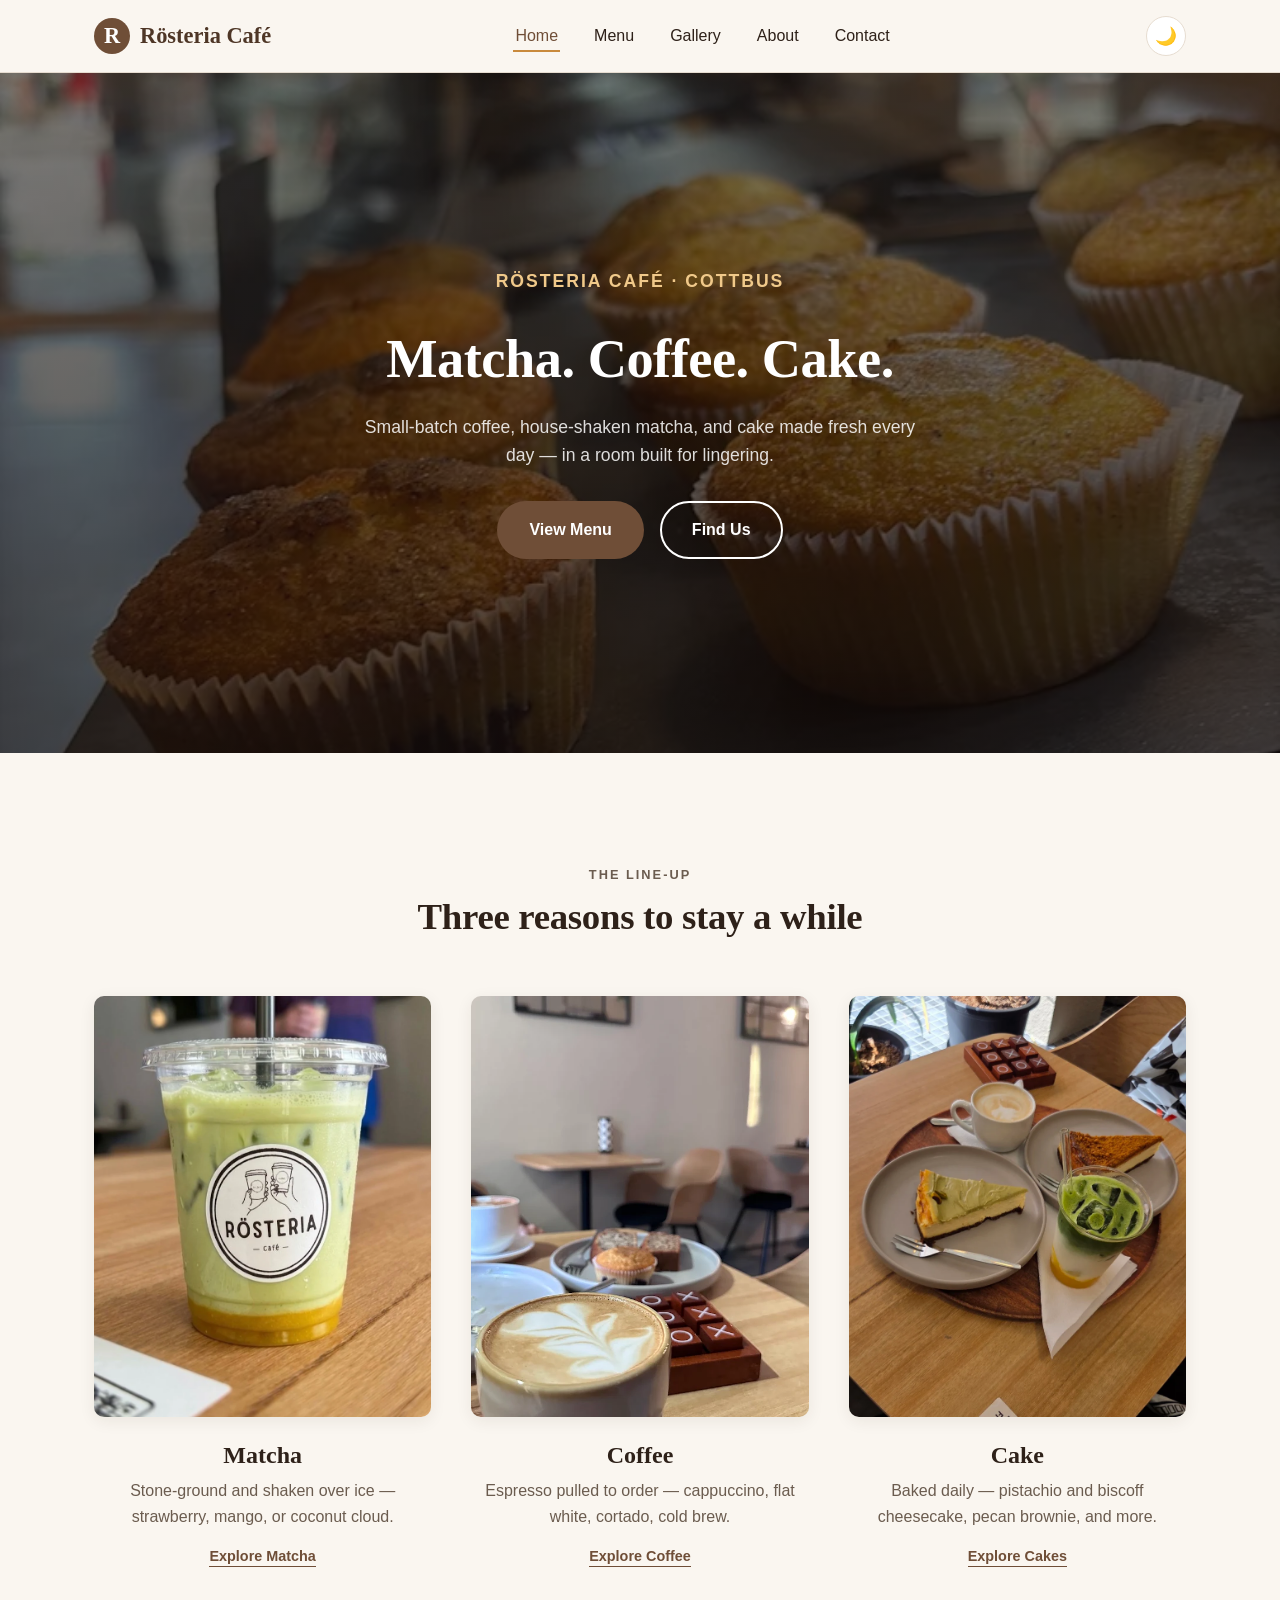
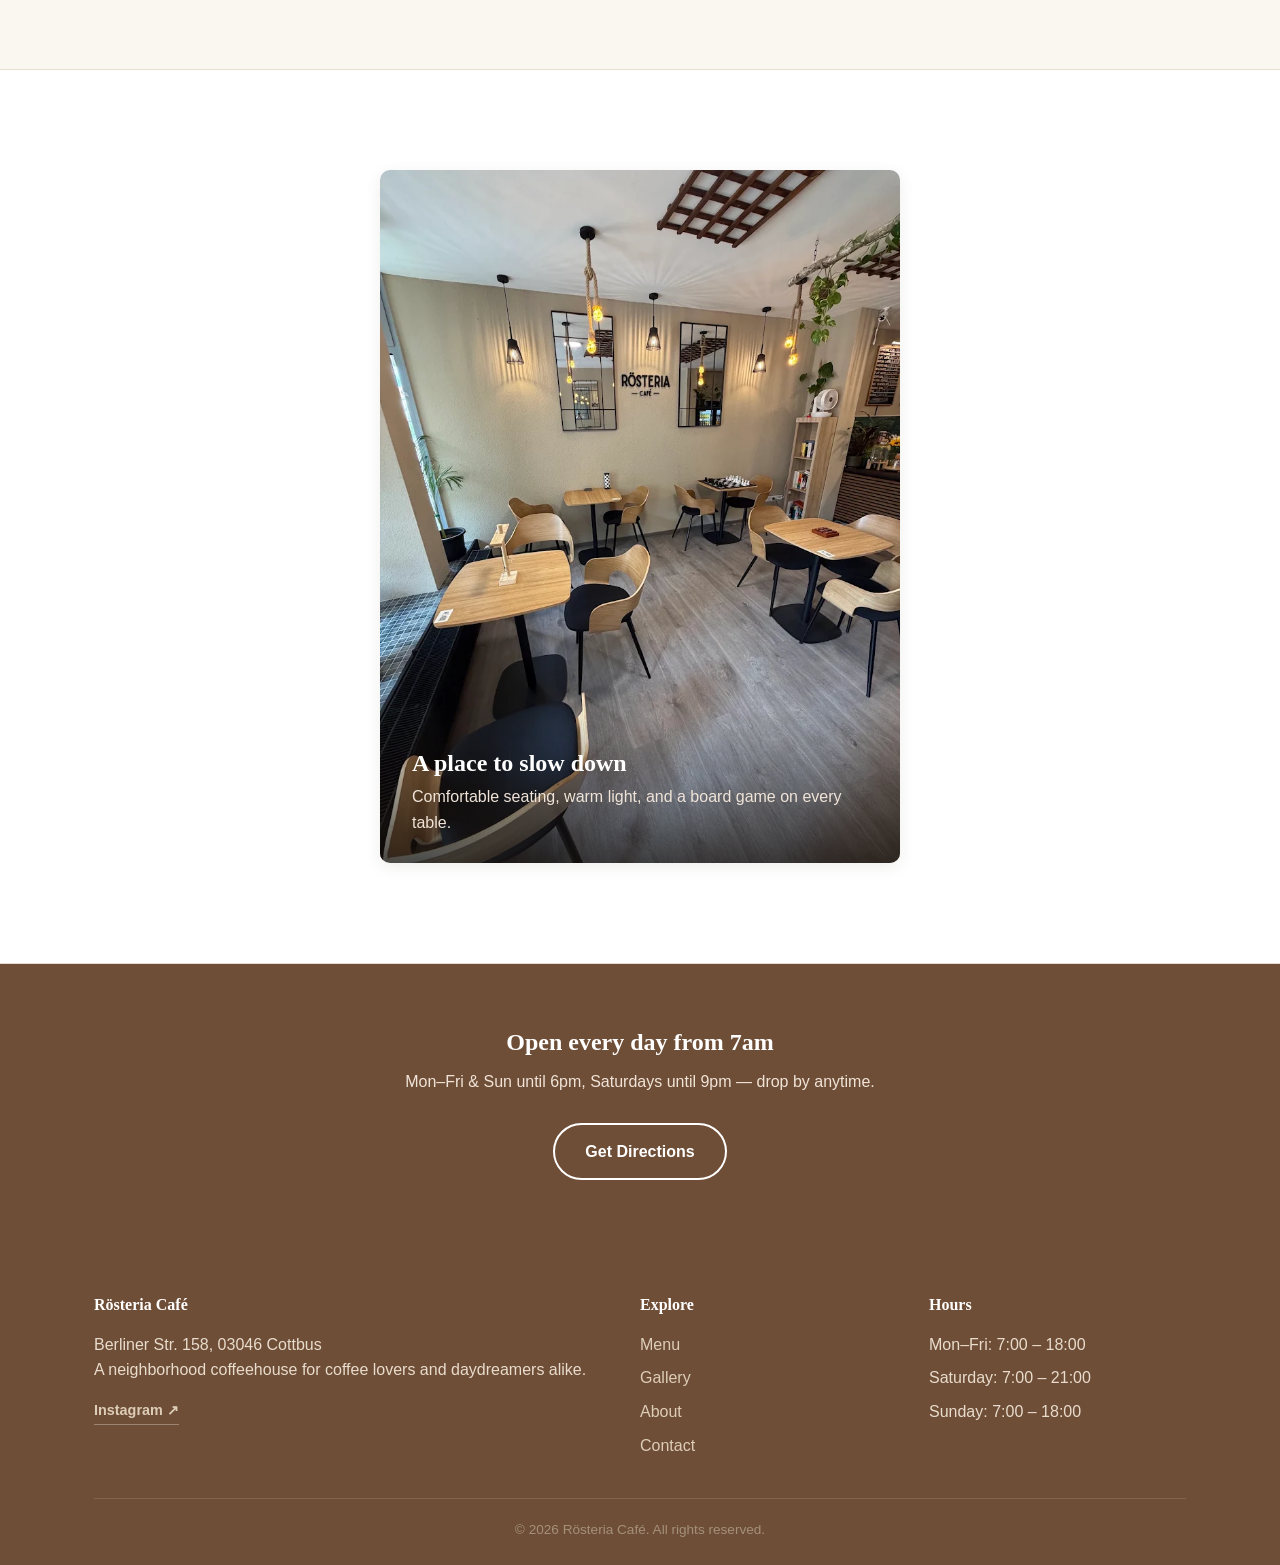
==== index.html @ 49fcdf36 "Initial commit" ====
<!DOCTYPE html>
<html lang="en">
<head>
  <meta charset="UTF-8">
  <script>
    (function () {
      var stored = localStorage.getItem('rosteria-theme');
      var prefersDark = window.matchMedia('(prefers-color-scheme: dark)').matches;
      if (stored === 'dark' || (!stored && prefersDark)) {
        document.documentElement.setAttribute('data-theme', 'dark');
      }
    })();
  </script>
  <meta name="viewport" content="width=device-width, initial-scale=1.0">
  <title>Rösteria Café — Matcha, Coffee &amp; Cake</title>
  <meta name="description" content="Rösteria Café — small-batch coffee, house-shaken matcha, and cake, made fresh every day.">
  <link rel="stylesheet" href="css/style.css">
</head>
<body>

  <header class="site-header">
    <nav class="nav container">
      <a href="index.html" class="brand">
        <span class="brand-mark">R</span>
        Rösteria Café
      </a>
      <ul class="nav-links">
        <li><a href="index.html" class="active">Home</a></li>
        <li><a href="menu.html">Menu</a></li>
        <li><a href="gallery.html">Gallery</a></li>
        <li><a href="about.html">About</a></li>
        <li><a href="contact.html">Contact</a></li>
      </ul>
      <button class="theme-toggle" id="theme-toggle" aria-label="Toggle dark mode">
        <span class="icon-light">&#127769;</span>
        <span class="icon-dark">&#9728;&#65039;</span>
      </button>
      <button class="nav-toggle" aria-label="Toggle navigation">
        <span></span><span></span><span></span>
      </button>
    </nav>
  </header>

  <section class="hero-video-hero">
    <video class="hero-bg-video" autoplay muted loop playsinline aria-hidden="true" poster="images/rosteria-wall-sign.webp">
      <source src="videos/rosteria-video.mp4" type="video/mp4">
    </video>
    <div class="hero-scrim"></div>
    <div class="container hero-content">
      <p class="eyebrow">Rösteria Café · Cottbus</p>
      <h1>Matcha. Coffee. Cake.</h1>
      <p>Small-batch coffee, house-shaken matcha, and cake made fresh every day — in a room built for lingering.</p>
      <div class="hero-actions" style="justify-content: center;">
        <a href="menu.html" class="btn btn-primary">View Menu</a>
        <a href="contact.html" class="btn btn-outline" style="border-color: #fff; color: #fff;">Find Us</a>
      </div>
    </div>
  </section>

  <section class="section reveal">
    <div class="container">
      <div class="section-header">
        <p class="eyebrow">The Line-Up</p>
        <h2>Three reasons to stay a while</h2>
      </div>
      <div class="pillars">
        <div class="pillar">
          <img class="pillar-photo" src="images/cheesecake-matcha-muffin-tray.webp" alt="Pistachio cheesecake, iced matcha, and a muffin on a tray">
          <h3>Matcha</h3>
          <p>Stone-ground and shaken over ice — strawberry, mango, or coconut cloud.</p>
          <a href="menu.html#matcha" class="pillar-link">Explore Matcha</a>
        </div>
        <div class="pillar">
          <img class="pillar-photo" src="images/rosteria-wall-sign-2.webp" alt="Rösteria Café wall sign with pendant lights">
          <h3>Coffee</h3>
          <p>Espresso pulled to order — cappuccino, flat white, cortado, cold brew.</p>
          <a href="menu.html#coffee" class="pillar-link">Explore Coffee</a>
        </div>
        <div class="pillar">
          <img class="pillar-photo" src="images/hangout-table-games-2.webp" alt="Snacks, drinks, and cards on a table">
          <h3>Cake</h3>
          <p>Baked daily — pistachio and biscoff cheesecake, pecan brownie, and more.</p>
          <a href="menu.html#cakes" class="pillar-link">Explore Cakes</a>
        </div>
      </div>
    </div>
  </section>

  <section class="section reveal" style="background: var(--color-surface); border-top: 1px solid var(--color-border); border-bottom: 1px solid var(--color-border);">
    <div class="container">
      <div class="lifestyle-photo">
        <img src="images/pakora-iced-drinks-table.webp" alt="Cozy seating area at Rösteria Café with board games on the tables">
        <div class="lifestyle-caption">
          <h2>A place to slow down</h2>
          <p>Comfortable seating, warm light, and a board game on every table.</p>
        </div>
      </div>
    </div>
  </section>

  <section class="cta reveal">
    <div class="container">
      <h2>Open every day from 7am</h2>
      <p>Mon–Fri &amp; Sun until 6pm, Saturdays until 9pm — drop by anytime.</p>
      <a href="contact.html" class="btn btn-outline">Get Directions</a>
    </div>
  </section>

  <footer class="site-footer">
    <div class="container">
      <div class="footer-grid">
        <div>
          <h4>Rösteria Café</h4>
          <p>Berliner Str. 158, 03046 Cottbus<br>A neighborhood coffeehouse for coffee lovers and daydreamers alike.</p>
          <a href="https://www.instagram.com/rosteria_cafe/" target="_blank" rel="noopener noreferrer" class="footer-social">Instagram &#8599;</a>
        </div>
        <div>
          <h4>Explore</h4>
          <ul>
            <li><a href="menu.html">Menu</a></li>
            <li><a href="gallery.html">Gallery</a></li>
            <li><a href="about.html">About</a></li>
            <li><a href="contact.html">Contact</a></li>
          </ul>
        </div>
        <div>
          <h4>Hours</h4>
          <ul>
            <li>Mon–Fri: 7:00 – 18:00</li>
            <li>Saturday: 7:00 – 21:00</li>
            <li>Sunday: 7:00 – 18:00</li>
          </ul>
        </div>
      </div>
      <div class="footer-bottom">
        &copy; 2026 Rösteria Café. All rights reserved.
      </div>
    </div>
  </footer>

  <script src="js/script.js"></script>
</body>
</html>
---- css/style.css ----
/* ===== Variables ===== */
:root {
  --color-bg: #faf6f0;
  --color-surface: #ffffff;
  --color-text: #2e2119;
  --color-text-muted: #6b5c4f;
  --color-primary: #6f4e37; /* coffee brown */
  --color-primary-dark: #4e3626;
  --color-accent: #c98a3c; /* warm gold */
  --color-solid: #6f4e37; /* always dark enough for white text on top, in either theme */
  --color-border: #e6dcd0;
  --hero-gradient-start: #f3e6d8;
  --header-bg: rgba(250, 246, 240, 0.95);
  --radius: 10px;
  --shadow: 0 4px 16px rgba(46, 33, 25, 0.08);
  --max-width: 1140px;
  --font-heading: Georgia, 'Times New Roman', serif;
  --font-body: 'Segoe UI', Tahoma, Geneva, Verdana, sans-serif;
}

:root[data-theme="dark"] {
  --color-bg: #1c1510;
  --color-surface: #2a2019;
  --color-text: #f3e9de;
  --color-text-muted: #cbb9a5;
  --color-primary: #d9a054;
  --color-primary-dark: #e8b975;
  --color-accent: #e8b975;
  --color-solid: #8a5c34;
  --color-border: #46392e;
  --hero-gradient-start: #2a2019;
  --header-bg: rgba(28, 21, 16, 0.92);
  --shadow: 0 4px 20px rgba(0, 0, 0, 0.5);
}

* { box-sizing: border-box; margin: 0; padding: 0; }

html { scroll-behavior: smooth; }

body {
  font-family: var(--font-body);
  color: var(--color-text);
  background: var(--color-bg);
  line-height: 1.6;
  transition: background-color 0.25s ease, color 0.25s ease;
}

img { max-width: 100%; display: block; }

a { color: inherit; text-decoration: none; }

.container {
  max-width: var(--max-width);
  margin: 0 auto;
  padding: 0 24px;
}

h1, h2, h3 {
  font-family: var(--font-heading);
  font-weight: 700;
  line-height: 1.2;
}

.eyebrow {
  text-transform: uppercase;
  letter-spacing: 2px;
  font-size: 0.8rem;
  color: var(--color-accent);
  font-weight: 600;
}

.section {
  padding: 100px 0;
}

.section-header {
  text-align: center;
  max-width: 640px;
  margin: 0 auto 56px;
}

.section-header h2 {
  font-size: 2.3rem;
  letter-spacing: -0.3px;
  margin-top: 10px;
}

.section-header p {
  color: var(--color-text-muted);
  margin-top: 12px;
}

.btn {
  display: inline-block;
  padding: 14px 30px;
  border-radius: 999px;
  font-weight: 600;
  cursor: pointer;
  border: 2px solid transparent;
  transition: transform 0.15s ease, box-shadow 0.15s ease;
}

.btn:hover { transform: translateY(-2px); }

.btn-primary {
  background: var(--color-solid);
  color: #fff;
}

.btn-primary:hover { box-shadow: 0 6px 18px rgba(111, 78, 55, 0.35); }

.btn-outline {
  background: transparent;
  border-color: var(--color-primary);
  color: var(--color-primary);
}

/* ===== Header / Nav ===== */
.site-header {
  position: sticky;
  top: 0;
  z-index: 100;
  background: var(--header-bg);
  backdrop-filter: blur(6px);
  border-bottom: 1px solid var(--color-border);
  transition: background-color 0.25s ease;
}

.nav {
  display: flex;
  align-items: center;
  justify-content: space-between;
  padding: 16px 24px;
}

.brand {
  display: flex;
  align-items: center;
  gap: 10px;
  font-family: var(--font-heading);
  font-size: 1.4rem;
  font-weight: 700;
  color: var(--color-primary-dark);
}

.brand-mark {
  width: 36px;
  height: 36px;
  border-radius: 50%;
  background: var(--color-solid);
  color: #fff;
  display: flex;
  align-items: center;
  justify-content: center;
  font-family: var(--font-heading);
}

.nav-links {
  display: flex;
  gap: 32px;
  list-style: none;
}

.nav-links a {
  font-weight: 500;
  color: var(--color-text);
  padding: 6px 2px;
  border-bottom: 2px solid transparent;
  transition: border-color 0.15s ease, color 0.15s ease;
}

.nav-links a:hover,
.nav-links a.active {
  color: var(--color-primary);
  border-bottom-color: var(--color-accent);
}

.nav-toggle {
  display: none;
  flex-direction: column;
  gap: 5px;
  background: none;
  border: none;
  cursor: pointer;
  padding: 6px;
}

.nav-toggle span {
  width: 24px;
  height: 2px;
  background: var(--color-text);
}

.theme-toggle {
  display: flex;
  align-items: center;
  justify-content: center;
  width: 40px;
  height: 40px;
  border-radius: 50%;
  border: 1px solid var(--color-border);
  background: var(--color-surface);
  cursor: pointer;
  font-size: 1.1rem;
  margin-left: 12px;
  transition: transform 0.2s ease, border-color 0.2s ease;
}

.theme-toggle:hover { transform: rotate(20deg); border-color: var(--color-accent); }

.theme-toggle .icon-dark { display: none; }
:root[data-theme="dark"] .theme-toggle .icon-light { display: none; }
:root[data-theme="dark"] .theme-toggle .icon-dark { display: inline; }

/* ===== Scroll reveal ===== */
.reveal {
  opacity: 0;
  transform: translateY(24px);
  transition: opacity 0.6s ease, transform 0.6s ease;
}

.reveal.is-visible {
  opacity: 1;
  transform: translateY(0);
}

/* ===== Hero ===== */
.hero {
  position: relative;
  padding: 100px 0 90px;
  text-align: center;
  overflow: hidden;
  background: linear-gradient(180deg, var(--hero-gradient-start) 0%, var(--color-bg) 100%);
}

.hero h1 {
  font-size: 3.4rem;
  letter-spacing: -0.5px;
  color: var(--color-primary-dark);
  margin: 16px auto 20px;
  max-width: 720px;
}

.hero p {
  max-width: 560px;
  margin: 0 auto 32px;
  color: var(--color-text-muted);
  font-size: 1.1rem;
}

.hero-actions {
  display: flex;
  gap: 16px;
  justify-content: center;
  flex-wrap: wrap;
}

/* ===== Video background hero (home page) ===== */
.hero-video-hero {
  position: relative;
  min-height: min(80vh, 680px);
  display: flex;
  align-items: center;
  justify-content: center;
  padding: 0;
  overflow: hidden;
  background: #14100c;
  text-align: center;
}

.hero-bg-video {
  position: absolute;
  inset: 0;
  width: 100%;
  height: 100%;
  object-fit: cover;
  z-index: 0;
}

.hero-scrim {
  position: absolute;
  inset: 0;
  background: linear-gradient(180deg, rgba(15, 10, 7, 0.55) 0%, rgba(15, 10, 7, 0.7) 100%);
  z-index: 1;
}

.hero-content {
  position: relative;
  z-index: 2;
  padding: 100px 24px;
}

.hero-content .eyebrow { color: #f0c98a; }
.hero-content h1 {
  font-size: 3.4rem;
  letter-spacing: -0.5px;
  color: #fff;
  margin: 16px auto 20px;
  max-width: 720px;
}
.hero-content p {
  max-width: 560px;
  margin: 0 auto 32px;
  font-size: 1.1rem;
  color: rgba(255, 255, 255, 0.85);
}

/* ===== Three pillars (Matcha / Coffee / Cakes) ===== */
.pillars {
  display: grid;
  grid-template-columns: repeat(3, 1fr);
  gap: 40px;
}

.pillar {
  text-align: center;
}

.pillar-photo {
  width: 100%;
  aspect-ratio: 4 / 5;
  object-fit: cover;
  border-radius: var(--radius);
  box-shadow: var(--shadow);
  margin-bottom: 24px;
  transition: transform 0.3s ease;
}

.pillar:hover .pillar-photo { transform: translateY(-4px); }

.pillar h3 {
  font-size: 1.5rem;
  margin-bottom: 8px;
}

.pillar p {
  color: var(--color-text-muted);
  margin-bottom: 14px;
}

.pillar-link {
  font-weight: 600;
  font-size: 0.9rem;
  color: var(--color-primary);
  border-bottom: 1px solid var(--color-primary);
  padding-bottom: 2px;
}

/* ===== Single lifestyle photo ===== */
.lifestyle-photo {
  position: relative;
  max-width: 520px;
  margin: 0 auto;
  border-radius: var(--radius);
  overflow: hidden;
  box-shadow: var(--shadow);
}

.lifestyle-photo img {
  width: 100%;
  aspect-ratio: 3 / 4;
  object-fit: cover;
}

.lifestyle-caption {
  position: absolute;
  left: 0;
  right: 0;
  bottom: 0;
  padding: 40px 32px 28px;
  background: linear-gradient(0deg, rgba(20, 14, 10, 0.75) 0%, rgba(20, 14, 10, 0) 100%);
  color: #fff;
}

.lifestyle-caption h2 { color: #fff; margin-bottom: 6px; }
.lifestyle-caption p { color: #f0e4d8; }

/* ===== Gallery teaser strip ===== */
.gallery-strip {
  display: grid;
  grid-template-columns: repeat(4, 1fr);
  gap: 16px;
}

.gallery-strip img {
  width: 100%;
  height: 220px;
  object-fit: cover;
  border-radius: var(--radius);
  box-shadow: var(--shadow);
  transition: transform 0.2s ease;
}

.gallery-strip a { display: block; overflow: hidden; border-radius: var(--radius); }
.gallery-strip a:hover img { transform: scale(1.05); }

/* ===== Full gallery grid (gallery.html) ===== */
.gallery-grid {
  columns: 4 260px;
  column-gap: 16px;
}

.gallery-grid figure {
  break-inside: avoid;
  margin: 0 0 16px;
  border-radius: var(--radius);
  overflow: hidden;
  box-shadow: var(--shadow);
  cursor: pointer;
}

.gallery-grid img {
  width: 100%;
  display: block;
  transition: transform 0.2s ease;
}

.gallery-grid figure:hover img { transform: scale(1.05); }

.lightbox {
  position: fixed;
  inset: 0;
  background: rgba(20, 14, 10, 0.9);
  display: none;
  align-items: center;
  justify-content: center;
  z-index: 1000;
  padding: 32px;
}

.lightbox.open { display: flex; }

.lightbox img {
  max-width: 90vw;
  max-height: 85vh;
  border-radius: 8px;
  box-shadow: 0 10px 40px rgba(0,0,0,0.5);
}

.lightbox-close {
  position: absolute;
  top: 24px;
  right: 32px;
  background: none;
  border: none;
  color: #fff;
  font-size: 2rem;
  cursor: pointer;
  line-height: 1;
}

/* ===== Menu category header photo ===== */
.menu-category-photo {
  width: 100%;
  height: 200px;
  object-fit: cover;
  border-radius: var(--radius);
  box-shadow: var(--shadow);
  margin-bottom: 20px;
}

.price-note {
  text-align: center;
  color: var(--color-text-muted);
  font-size: 0.85rem;
  margin-top: 8px;
}


/* ===== Feature / Info cards ===== */
.grid-3 {
  display: grid;
  grid-template-columns: repeat(3, 1fr);
  gap: 28px;
}

.card {
  background: var(--color-surface);
  border: 1px solid var(--color-border);
  border-radius: var(--radius);
  padding: 32px 24px;
  text-align: center;
  box-shadow: var(--shadow);
}

.card .icon {
  font-size: 2rem;
  margin-bottom: 12px;
}

.card h3 {
  font-size: 1.15rem;
  margin-bottom: 8px;
}

.card p {
  color: var(--color-text-muted);
  font-size: 0.95rem;
}

/* ===== Menu preview / page ===== */
.menu-tabs {
  display: flex;
  justify-content: center;
  gap: 12px;
  flex-wrap: wrap;
  margin-bottom: 40px;
}

.menu-tab {
  padding: 10px 20px;
  border-radius: 999px;
  border: 1px solid var(--color-border);
  background: var(--color-surface);
  cursor: pointer;
  font-weight: 600;
  font-size: 0.9rem;
}

.menu-tab.active {
  background: var(--color-solid);
  color: #fff;
  border-color: var(--color-primary);
}

.menu-category { margin-bottom: 48px; }
.menu-category.hidden { display: none; }

.menu-category h3 {
  font-size: 1.4rem;
  margin-bottom: 20px;
  color: var(--color-primary-dark);
}

.menu-item {
  display: flex;
  justify-content: space-between;
  gap: 16px;
  padding: 16px 0;
  border-bottom: 1px dashed var(--color-border);
}

.menu-item:last-child { border-bottom: none; }

.menu-item-name {
  font-weight: 600;
}

.menu-item-desc {
  color: var(--color-text-muted);
  font-size: 0.9rem;
  margin-top: 4px;
}

.menu-item-price {
  font-weight: 700;
  color: var(--color-primary);
  white-space: nowrap;
}

/* ===== About page ===== */
.about-grid {
  display: grid;
  grid-template-columns: 1fr 1fr;
  gap: 48px;
  align-items: center;
}

.about-grid img {
  border-radius: var(--radius);
  box-shadow: var(--shadow);
}

.stats {
  display: flex;
  gap: 40px;
  margin-top: 28px;
  flex-wrap: wrap;
}

.stat h3 {
  font-size: 2rem;
  color: var(--color-primary);
}

.stat p {
  color: var(--color-text-muted);
  font-size: 0.9rem;
}

/* ===== Contact page ===== */
.contact-grid {
  display: grid;
  grid-template-columns: 1fr 1fr;
  gap: 48px;
}

.info-list {
  list-style: none;
  margin-top: 24px;
}

.info-list li {
  display: flex;
  gap: 14px;
  margin-bottom: 20px;
}

.info-list .icon {
  font-size: 1.3rem;
}

.info-list a:hover {
  text-decoration: underline;
}

form {
  background: var(--color-surface);
  border: 1px solid var(--color-border);
  border-radius: var(--radius);
  padding: 32px;
  box-shadow: var(--shadow);
}

.form-group {
  margin-bottom: 18px;
}

label {
  display: block;
  font-weight: 600;
  margin-bottom: 6px;
  font-size: 0.9rem;
}

input, textarea {
  width: 100%;
  padding: 12px 14px;
  border: 1px solid var(--color-border);
  border-radius: 8px;
  font-family: inherit;
  font-size: 1rem;
  background: var(--color-bg);
}

input:focus, textarea:focus {
  outline: none;
  border-color: var(--color-primary);
}

.form-status {
  margin-top: 14px;
  font-size: 0.9rem;
  color: var(--color-primary);
  display: none;
}

.map-embed {
  border-radius: var(--radius);
  overflow: hidden;
  box-shadow: var(--shadow);
  margin-top: 24px;
  border: 1px solid var(--color-border);
}

.map-embed iframe {
  width: 100%;
  height: 260px;
  border: 0;
  display: block;
}

/* ===== CTA banner ===== */
.cta {
  background: var(--color-solid);
  color: #fff;
  text-align: center;
  padding: 64px 0;
}

.cta h2 { color: #fff; margin-bottom: 12px; }
.cta p { color: #f0e4d8; margin-bottom: 28px; }
.cta .btn-outline { border-color: #fff; color: #fff; }

/* ===== Footer ===== */
.site-footer {
  background: var(--color-solid);
  color: #e8dccd;
  padding: 48px 0 24px;
}

.footer-grid {
  display: grid;
  grid-template-columns: 2fr 1fr 1fr;
  gap: 32px;
  margin-bottom: 32px;
}

.footer-grid h4 {
  color: #fff;
  margin-bottom: 14px;
  font-family: var(--font-heading);
}

.footer-grid ul { list-style: none; }
.footer-grid li { margin-bottom: 8px; }
.footer-grid a { color: #ddcdb8; }
.footer-grid a:hover { color: #fff; }

.footer-social {
  display: inline-block;
  margin-top: 16px;
  font-weight: 600;
  font-size: 0.9rem;
  border-bottom: 1px solid rgba(255, 255, 255, 0.3);
  padding-bottom: 2px;
}

.footer-bottom {
  border-top: 1px solid rgba(255,255,255,0.12);
  padding-top: 20px;
  text-align: center;
  font-size: 0.85rem;
  color: #a4907a;
}

/* ===== Responsive ===== */
@media (max-width: 860px) {
  .grid-3 { grid-template-columns: 1fr; }
  .about-grid, .contact-grid { grid-template-columns: 1fr; }
  .footer-grid { grid-template-columns: 1fr; }
  .hero-video-hero { min-height: 520px; }
  .hero-content { padding: 72px 24px; }
  .gallery-strip { grid-template-columns: repeat(2, 1fr); }
  .gallery-grid { columns: 2 220px; }
  .pillars { grid-template-columns: 1fr; max-width: 360px; margin: 0 auto; gap: 48px; }
  .section { padding: 72px 0; }
}

@media (max-width: 720px) {
  .nav-links {
    position: absolute;
    top: 100%;
    left: 0;
    right: 0;
    background: var(--color-bg);
    flex-direction: column;
    gap: 0;
    max-height: 0;
    overflow: hidden;
    transition: max-height 0.25s ease;
    border-bottom: 1px solid var(--color-border);
  }
  .nav-links.open { max-height: 320px; }
  .nav-links li { width: 100%; }
  .nav-links a {
    display: block;
    padding: 16px 24px;
    border-bottom: 1px solid var(--color-border);
  }
  .nav-toggle { display: flex; }
  .hero h1, .hero-content h1 { font-size: 2.1rem; }
}
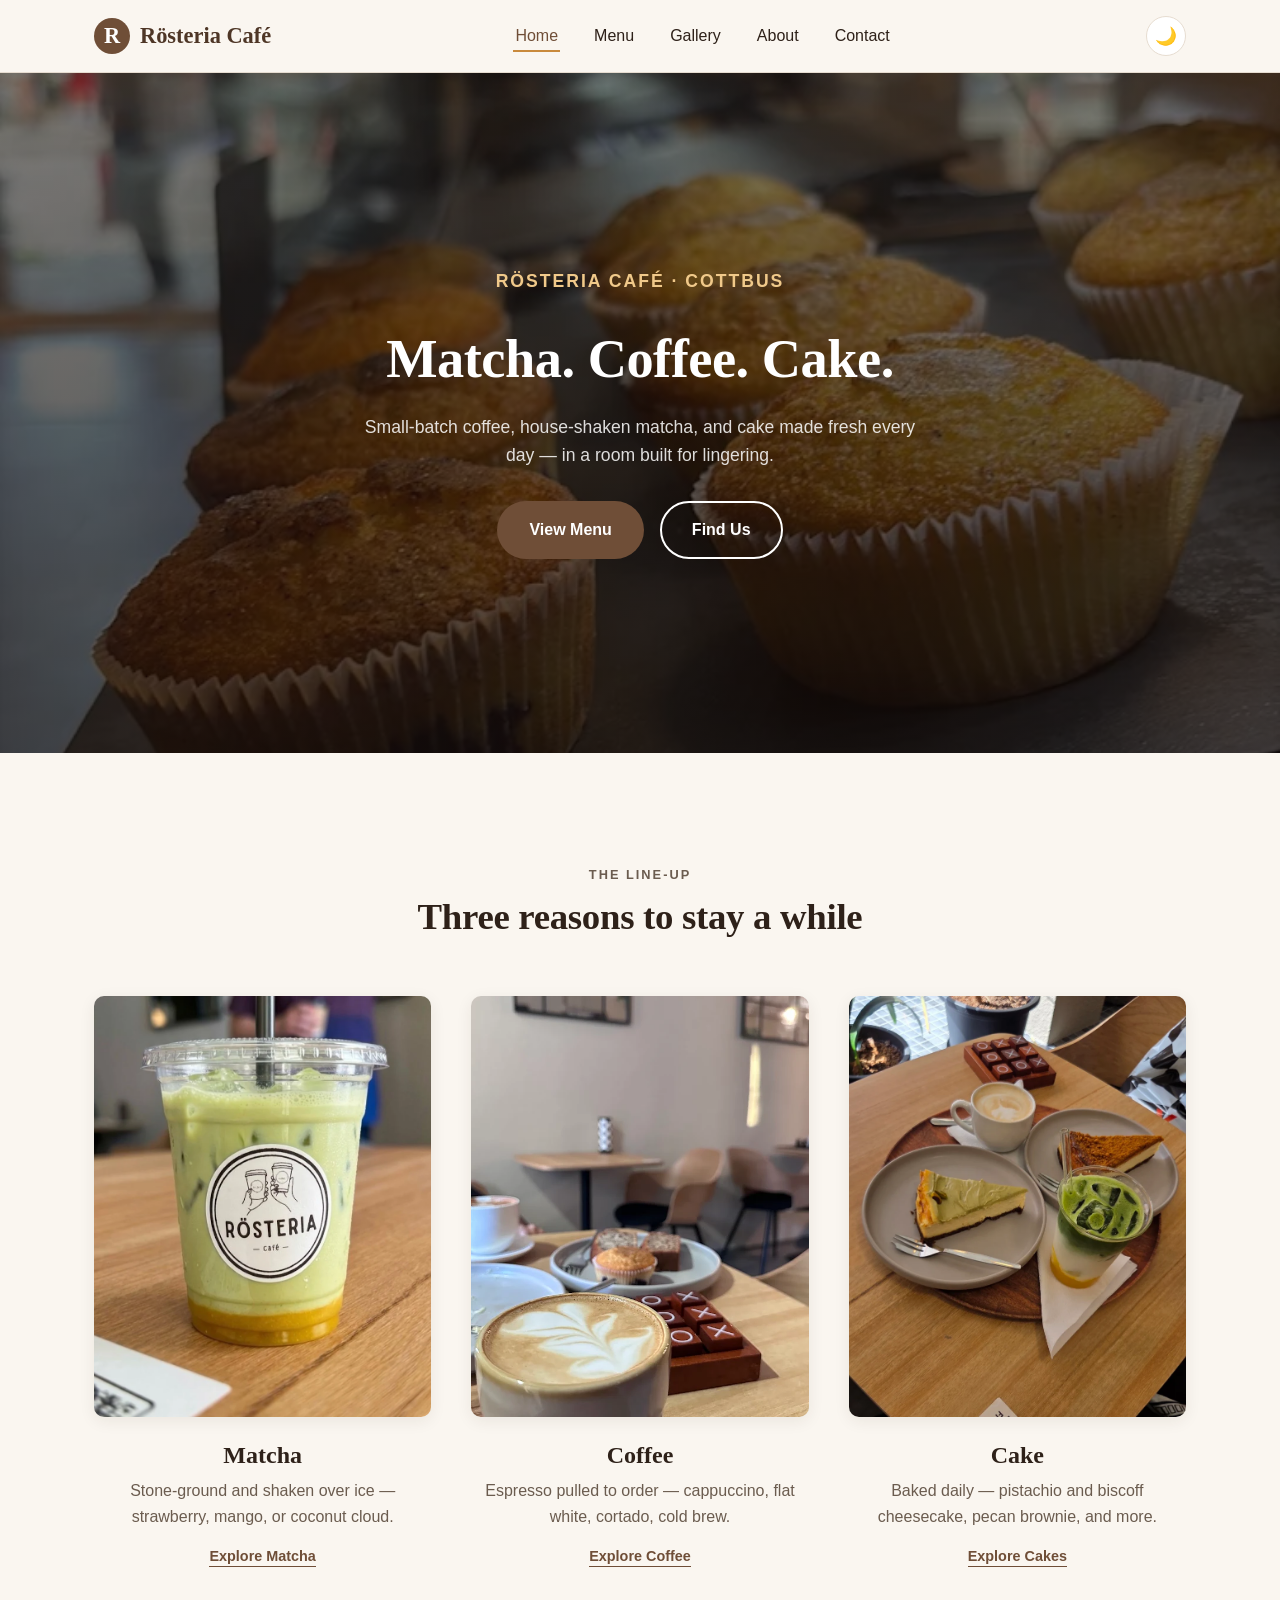
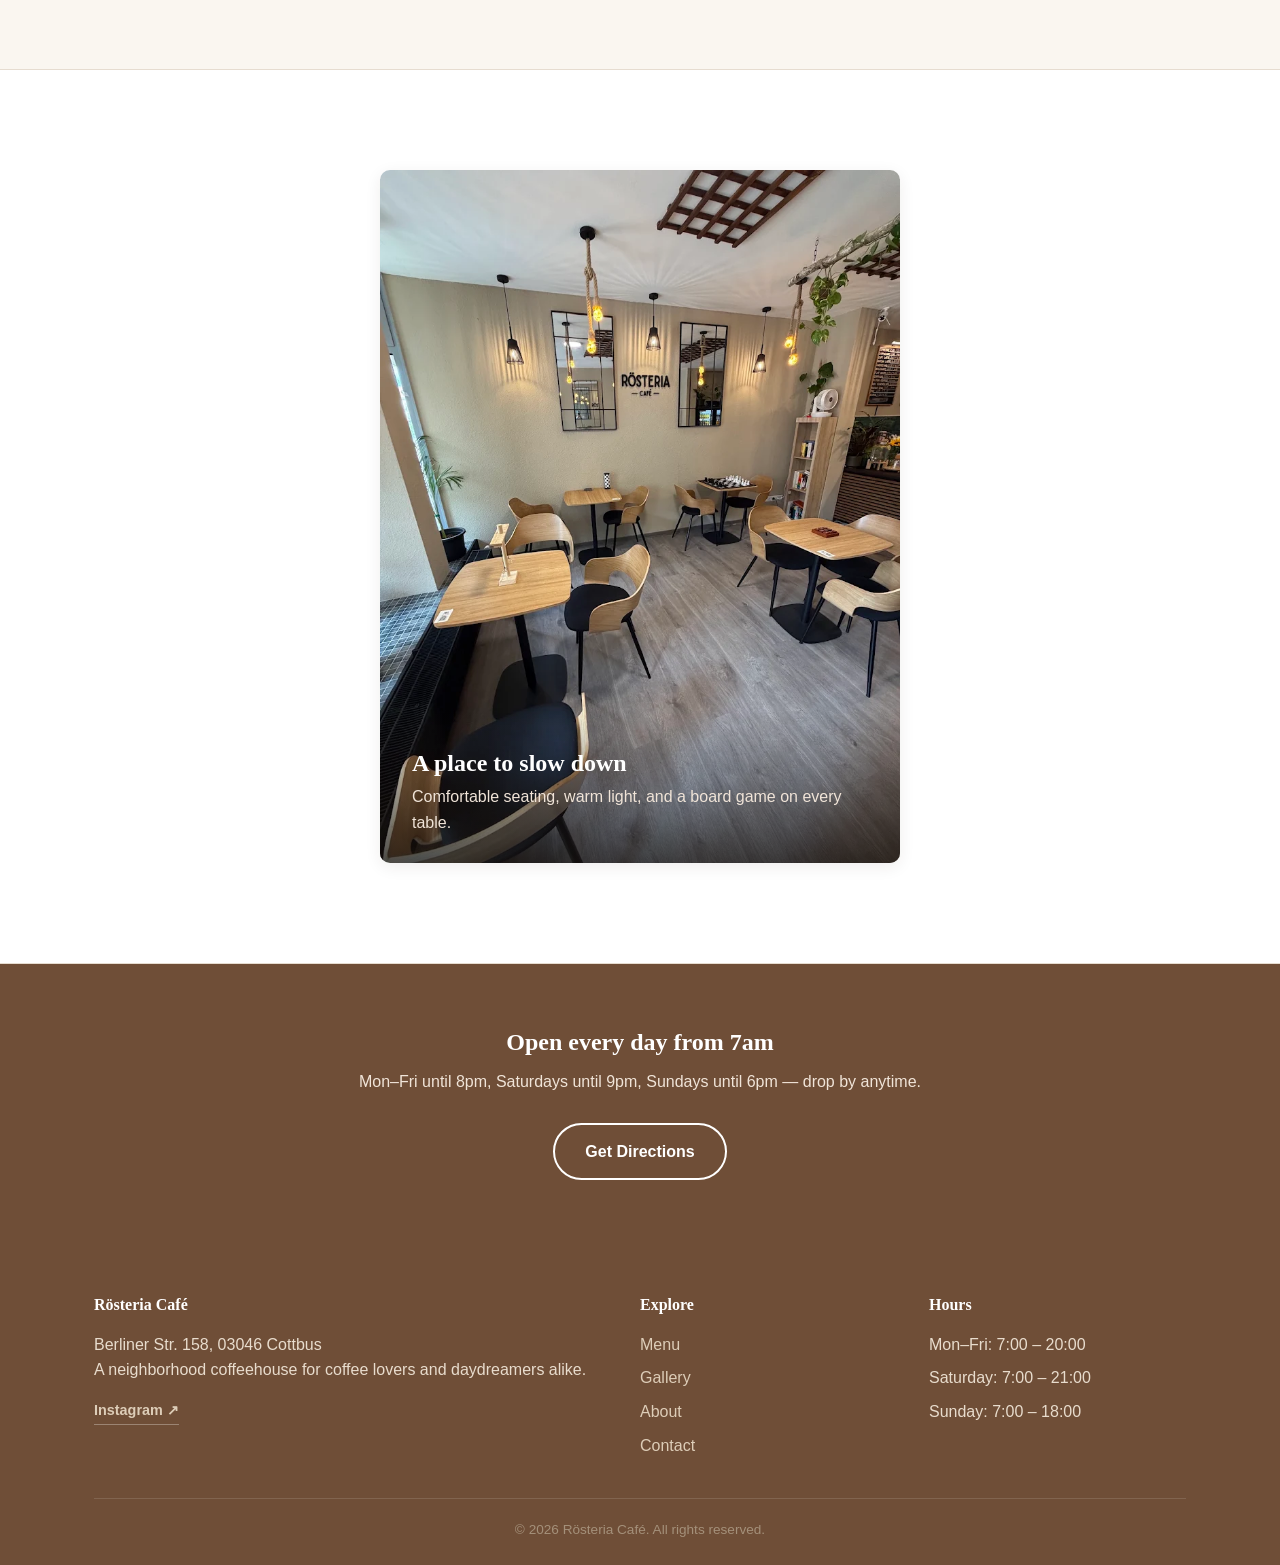
==== commit 5fb2cf2f: "Fix menu photo sizing/content, contact form, and About page details - Menu category photos: switch f" ====
--- a/index.html
+++ b/index.html
@@ -101,7 +101,7 @@
   <section class="cta reveal">
     <div class="container">
       <h2>Open every day from 7am</h2>
-      <p>Mon–Fri &amp; Sun until 6pm, Saturdays until 9pm — drop by anytime.</p>
+      <p>Mon–Fri until 8pm, Saturdays until 9pm, Sundays until 6pm — drop by anytime.</p>
       <a href="contact.html" class="btn btn-outline">Get Directions</a>
     </div>
   </section>
@@ -126,7 +126,7 @@
         <div>
           <h4>Hours</h4>
           <ul>
-            <li>Mon–Fri: 7:00 – 18:00</li>
+            <li>Mon–Fri: 7:00 – 20:00</li>
             <li>Saturday: 7:00 – 21:00</li>
             <li>Sunday: 7:00 – 18:00</li>
           </ul>
--- a/css/style.css
+++ b/css/style.css
@@ -451,12 +451,14 @@
 
 /* ===== Menu category header photo ===== */
 .menu-category-photo {
+  display: block;
   width: 100%;
-  height: 200px;
+  max-width: 420px;
+  aspect-ratio: 4 / 5;
   object-fit: cover;
   border-radius: var(--radius);
   box-shadow: var(--shadow);
-  margin-bottom: 20px;
+  margin: 0 auto 24px;
 }
 
 .price-note {
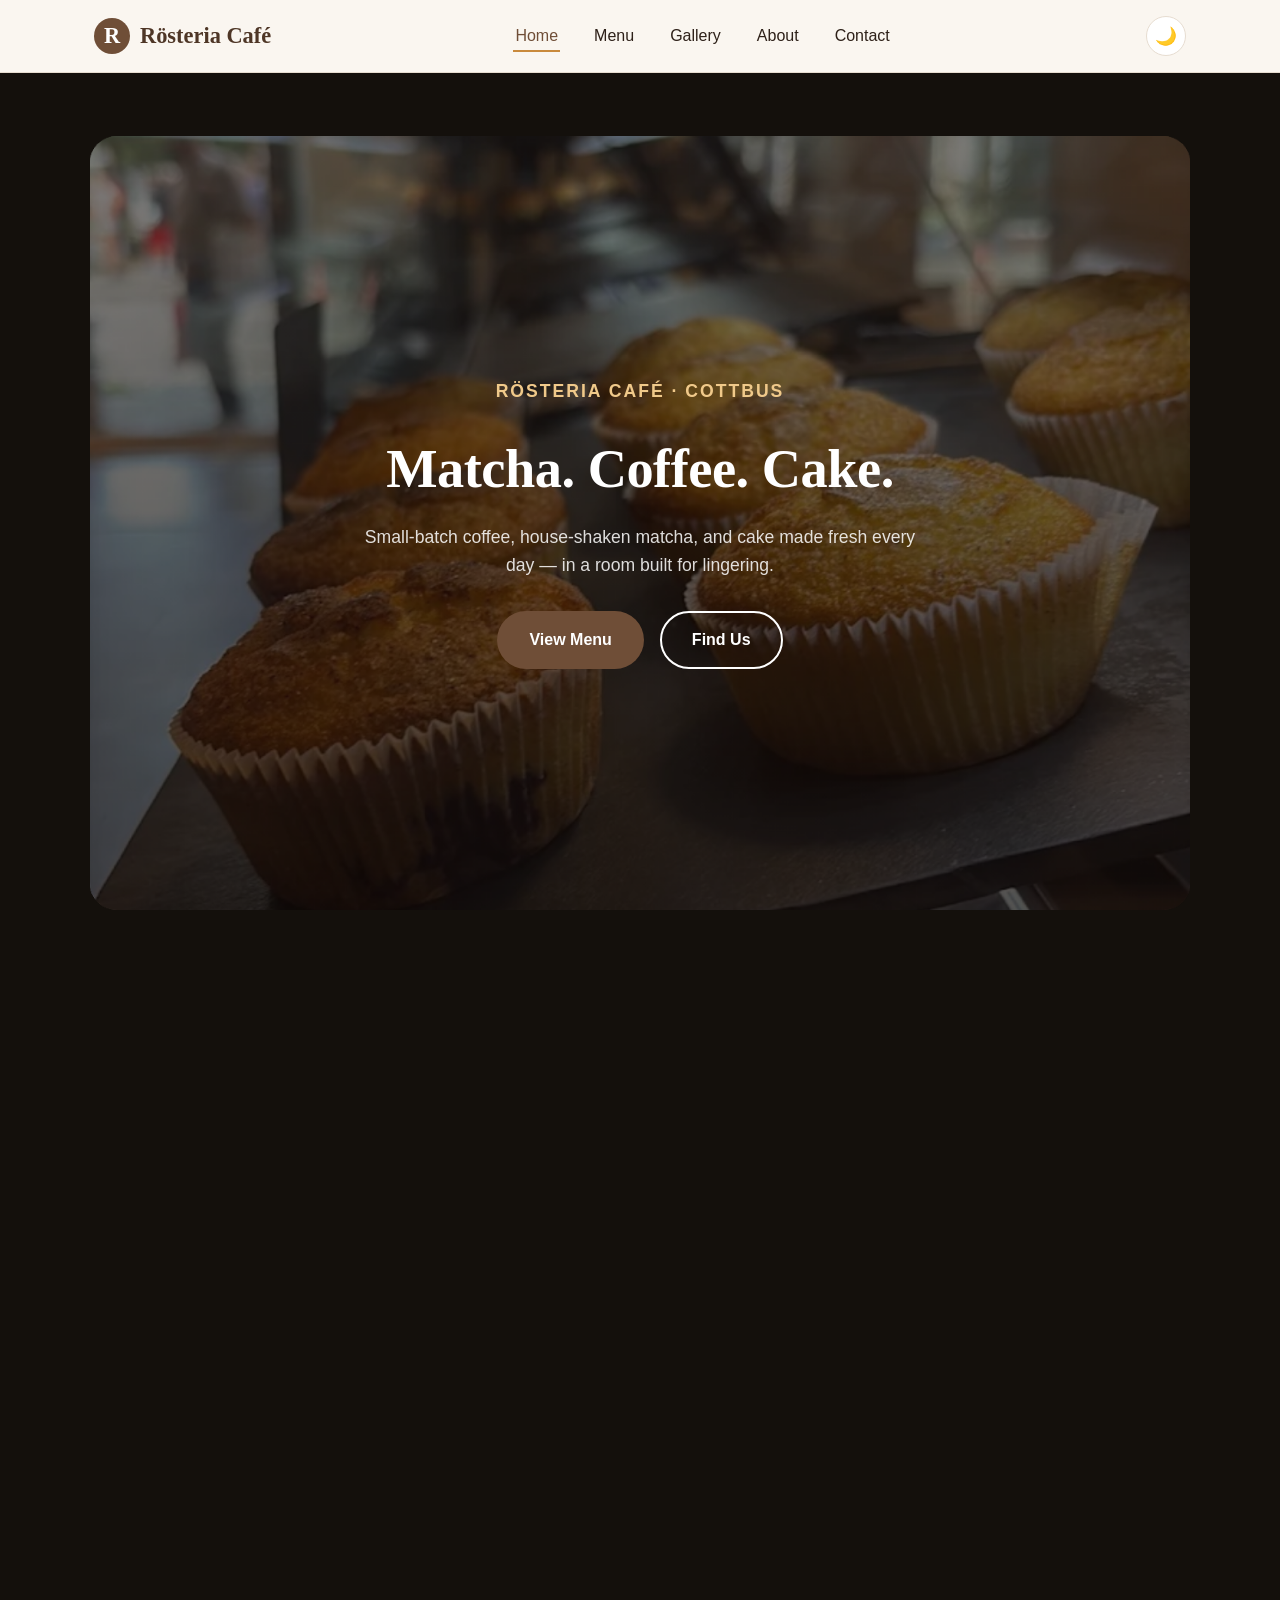
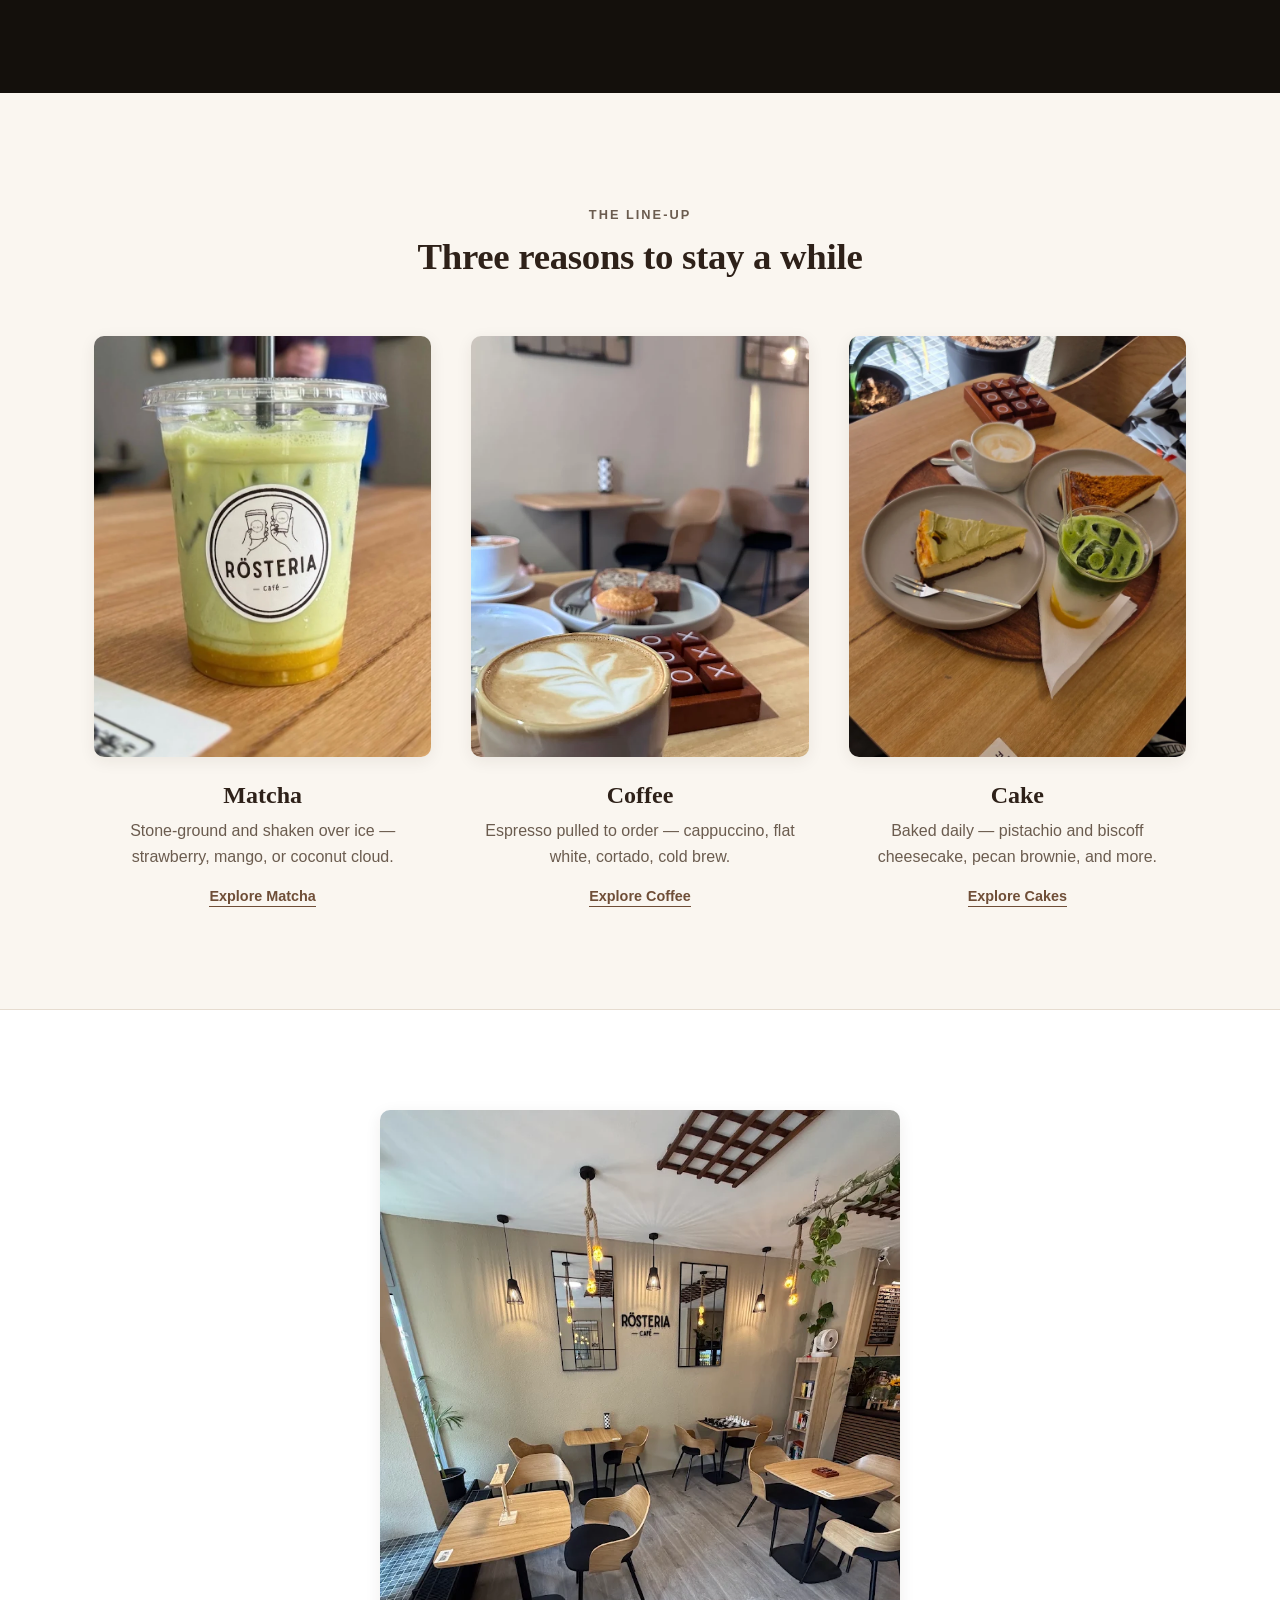
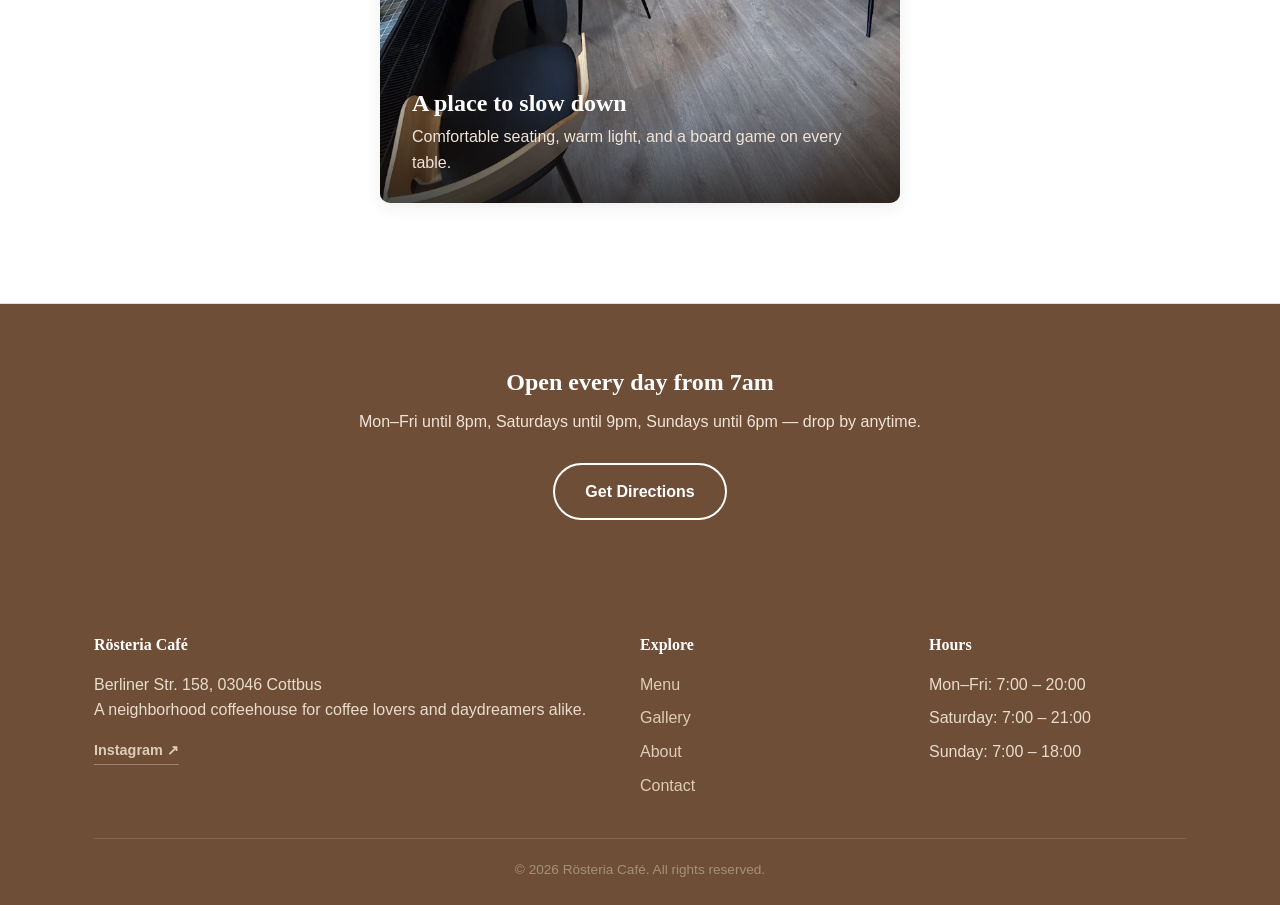
==== commit d645b413: "main video anim change and menu line style" ====
--- a/index.html
+++ b/index.html
@@ -41,42 +41,46 @@
     </nav>
   </header>
 
-  <section class="hero-video-hero">
-    <video class="hero-bg-video" autoplay muted loop playsinline aria-hidden="true" poster="images/rosteria-wall-sign.webp">
-      <source src="videos/rosteria-video.mp4" type="video/mp4">
-    </video>
-    <div class="hero-scrim"></div>
-    <div class="container hero-content">
-      <p class="eyebrow">Rösteria Café · Cottbus</p>
-      <h1>Matcha. Coffee. Cake.</h1>
-      <p>Small-batch coffee, house-shaken matcha, and cake made fresh every day — in a room built for lingering.</p>
-      <div class="hero-actions" style="justify-content: center;">
-        <a href="menu.html" class="btn btn-primary">View Menu</a>
-        <a href="contact.html" class="btn btn-outline" style="border-color: #fff; color: #fff;">Find Us</a>
+  <section class="hero-pin" id="hero-pin">
+    <div class="hero-pin-inner hero-video-hero">
+      <div class="hero-media-scale" id="hero-media-scale">
+        <video class="hero-bg-video" autoplay muted loop playsinline aria-hidden="true" poster="images/rosteria-wall-sign.webp">
+          <source src="videos/rosteria-video.mp4" type="video/mp4">
+        </video>
+        <div class="hero-scrim"></div>
+      </div>
+      <div class="container hero-content">
+        <p class="eyebrow">Rösteria Café · Cottbus</p>
+        <h1 data-stagger>Matcha. Coffee. Cake.</h1>
+        <p>Small-batch coffee, house-shaken matcha, and cake made fresh every day — in a room built for lingering.</p>
+        <div class="hero-actions" style="justify-content: center;">
+          <a href="menu.html" class="btn btn-primary">View Menu</a>
+          <a href="contact.html" class="btn btn-outline" style="border-color: #fff; color: #fff;">Find Us</a>
+        </div>
       </div>
     </div>
   </section>
 
-  <section class="section reveal">
+  <section class="section">
     <div class="container">
-      <div class="section-header">
+      <div class="section-header reveal">
         <p class="eyebrow">The Line-Up</p>
-        <h2>Three reasons to stay a while</h2>
+        <h2 data-stagger>Three reasons to stay a while</h2>
       </div>
       <div class="pillars">
-        <div class="pillar">
+        <div class="pillar reveal">
           <img class="pillar-photo" src="images/cheesecake-matcha-muffin-tray.webp" alt="Pistachio cheesecake, iced matcha, and a muffin on a tray">
           <h3>Matcha</h3>
           <p>Stone-ground and shaken over ice — strawberry, mango, or coconut cloud.</p>
           <a href="menu.html#matcha" class="pillar-link">Explore Matcha</a>
         </div>
-        <div class="pillar">
+        <div class="pillar reveal">
           <img class="pillar-photo" src="images/rosteria-wall-sign-2.webp" alt="Rösteria Café wall sign with pendant lights">
           <h3>Coffee</h3>
           <p>Espresso pulled to order — cappuccino, flat white, cortado, cold brew.</p>
           <a href="menu.html#coffee" class="pillar-link">Explore Coffee</a>
         </div>
-        <div class="pillar">
+        <div class="pillar reveal">
           <img class="pillar-photo" src="images/hangout-table-games-2.webp" alt="Snacks, drinks, and cards on a table">
           <h3>Cake</h3>
           <p>Baked daily — pistachio and biscoff cheesecake, pecan brownie, and more.</p>
--- a/css/style.css
+++ b/css/style.css
@@ -224,6 +224,27 @@
   transform: translateY(0);
 }
 
+/* ===== Staggered word reveal ===== */
+[data-stagger] .word {
+  display: inline-block;
+  opacity: 0;
+  transform: translateY(0.5em);
+  transition: opacity 0.5s ease, transform 0.5s ease;
+}
+
+[data-stagger].is-visible .word {
+  opacity: 1;
+  transform: translateY(0);
+}
+
+@media (prefers-reduced-motion: reduce) {
+  [data-stagger] .word {
+    opacity: 1;
+    transform: none;
+    transition: none;
+  }
+}
+
 /* ===== Hero ===== */
 .hero {
   position: relative;
@@ -255,9 +276,17 @@
   flex-wrap: wrap;
 }
 
-/* ===== Video background hero (home page) ===== */
-.hero-video-hero {
+/* ===== Video background hero (home page) — pinned scale-up on scroll ===== */
+.hero-pin {
   position: relative;
+  height: 180vh;
+  background: #14100c;
+}
+
+.hero-pin-inner.hero-video-hero {
+  position: sticky;
+  top: 0;
+  height: 100vh;
   min-height: min(80vh, 680px);
   display: flex;
   align-items: center;
@@ -266,6 +295,15 @@
   overflow: hidden;
   background: #14100c;
   text-align: center;
+}
+
+.hero-media-scale {
+  position: absolute;
+  inset: 0;
+  overflow: hidden;
+  border-radius: 32px;
+  transform: scale(0.86);
+  will-change: transform, border-radius;
 }
 
 .hero-bg-video {
@@ -284,6 +322,17 @@
   z-index: 1;
 }
 
+@media (max-width: 720px) {
+  .hero-pin { height: 140vh; }
+  .hero-media-scale { border-radius: 20px; transform: scale(0.92); }
+}
+
+@media (prefers-reduced-motion: reduce) {
+  .hero-pin { height: auto; }
+  .hero-pin-inner.hero-video-hero { position: relative; height: auto; min-height: min(80vh, 680px); }
+  .hero-media-scale { position: absolute; inset: 0; transform: none; border-radius: 0; }
+}
+
 .hero-content {
   position: relative;
   z-index: 2;
@@ -316,6 +365,10 @@
   text-align: center;
 }
 
+.pillars .pillar:nth-child(1) { transition-delay: 0ms; }
+.pillars .pillar:nth-child(2) { transition-delay: 140ms; }
+.pillars .pillar:nth-child(3) { transition-delay: 280ms; }
+
 .pillar-photo {
   width: 100%;
   aspect-ratio: 4 / 5;
@@ -323,10 +376,13 @@
   border-radius: var(--radius);
   box-shadow: var(--shadow);
   margin-bottom: 24px;
-  transition: transform 0.3s ease;
-}
-
-.pillar:hover .pillar-photo { transform: translateY(-4px); }
+  transition: transform 0.3s ease, box-shadow 0.3s ease;
+}
+
+.pillar:hover .pillar-photo {
+  transform: translateY(-6px) scale(1.02);
+  box-shadow: 0 10px 28px rgba(46, 33, 25, 0.18);
+}
 
 .pillar h3 {
   font-size: 1.5rem;
@@ -535,17 +591,29 @@
 }
 
 .menu-item {
-  display: flex;
-  justify-content: space-between;
-  gap: 16px;
   padding: 16px 0;
-  border-bottom: 1px dashed var(--color-border);
-}
-
-.menu-item:last-child { border-bottom: none; }
+}
+
+.menu-item + .menu-item {
+  border-top: 1px solid var(--color-border);
+}
+
+.menu-item-row {
+  display: flex;
+  align-items: baseline;
+  gap: 10px;
+}
 
 .menu-item-name {
   font-weight: 600;
+  white-space: nowrap;
+}
+
+.menu-item-leader {
+  flex: 1;
+  min-width: 24px;
+  border-bottom: 2px dotted var(--color-border);
+  margin-bottom: 5px;
 }
 
 .menu-item-desc {
@@ -763,3 +831,9 @@
   .nav-toggle { display: flex; }
   .hero h1, .hero-content h1 { font-size: 2.1rem; }
 }
+
+@media (max-width: 480px) {
+  .menu-item-row { flex-wrap: wrap; }
+  .menu-item-leader { display: none; }
+  .menu-item-name { white-space: normal; }
+}
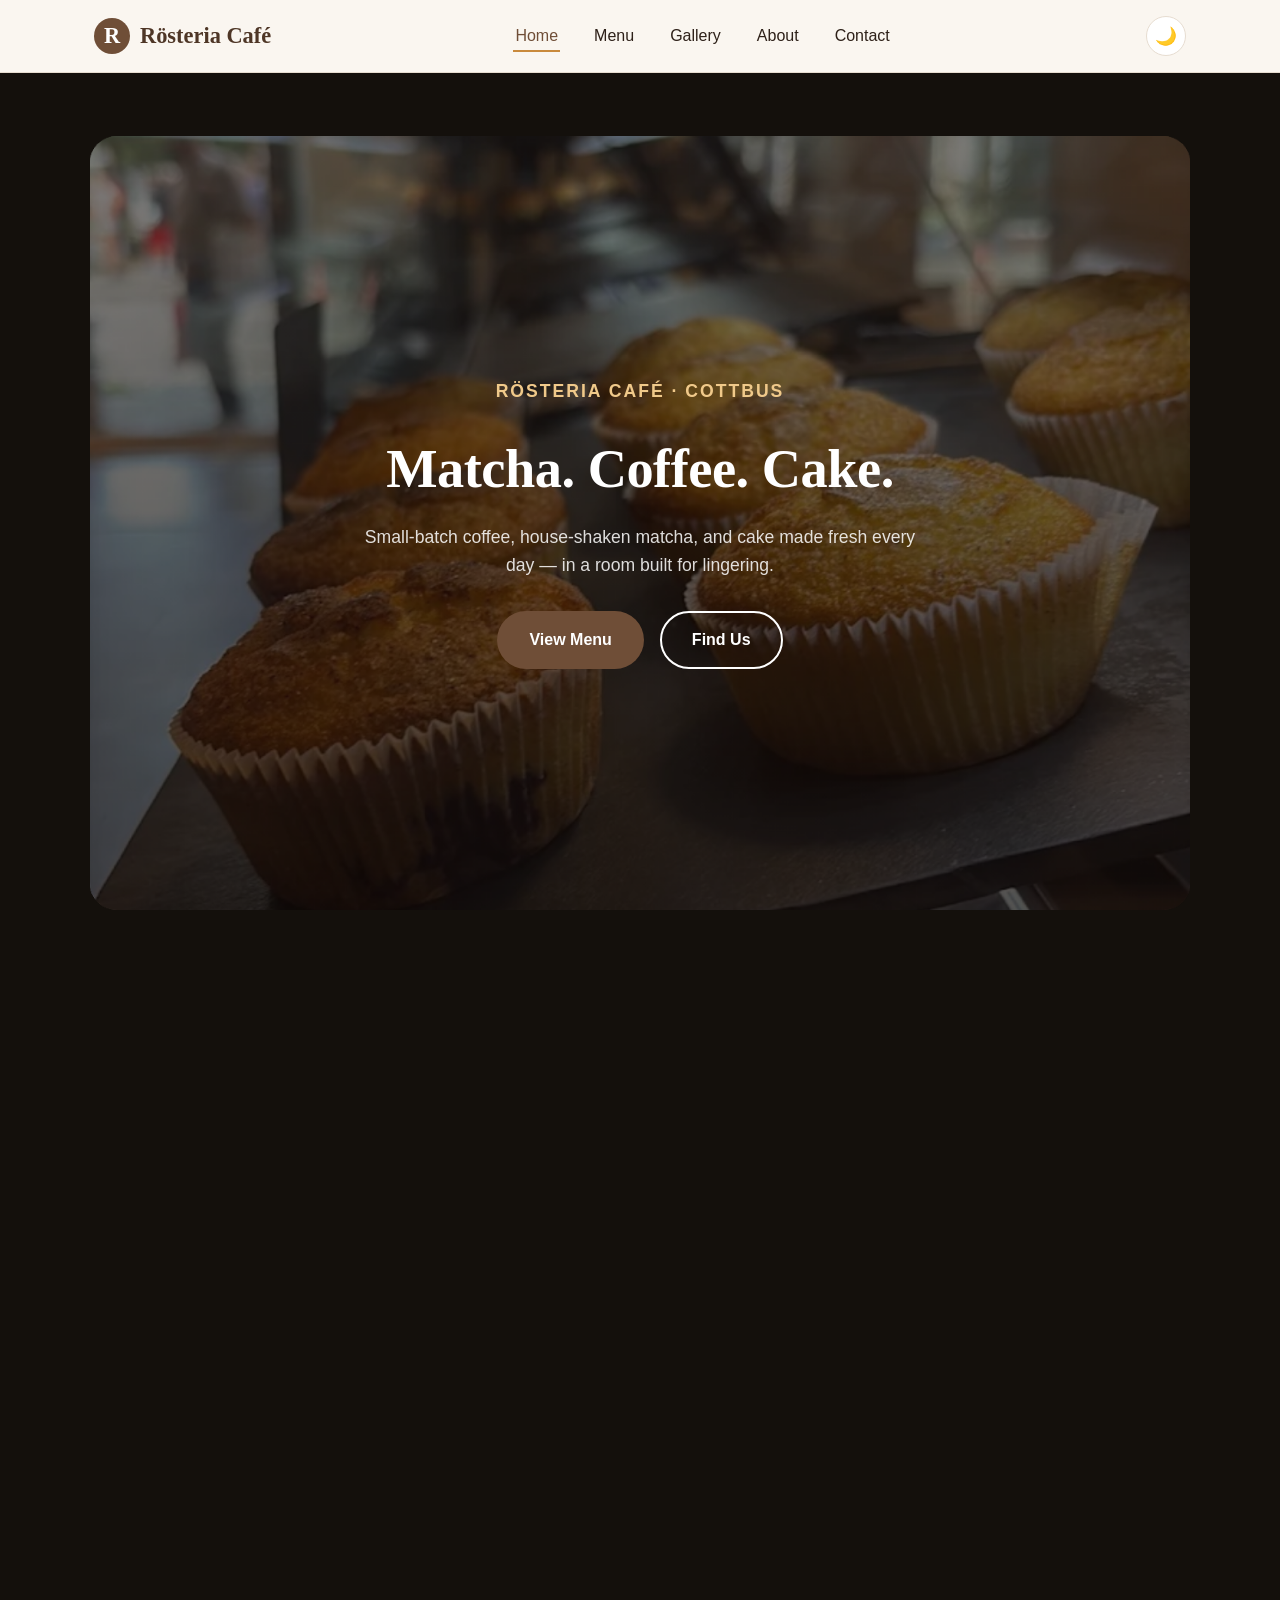
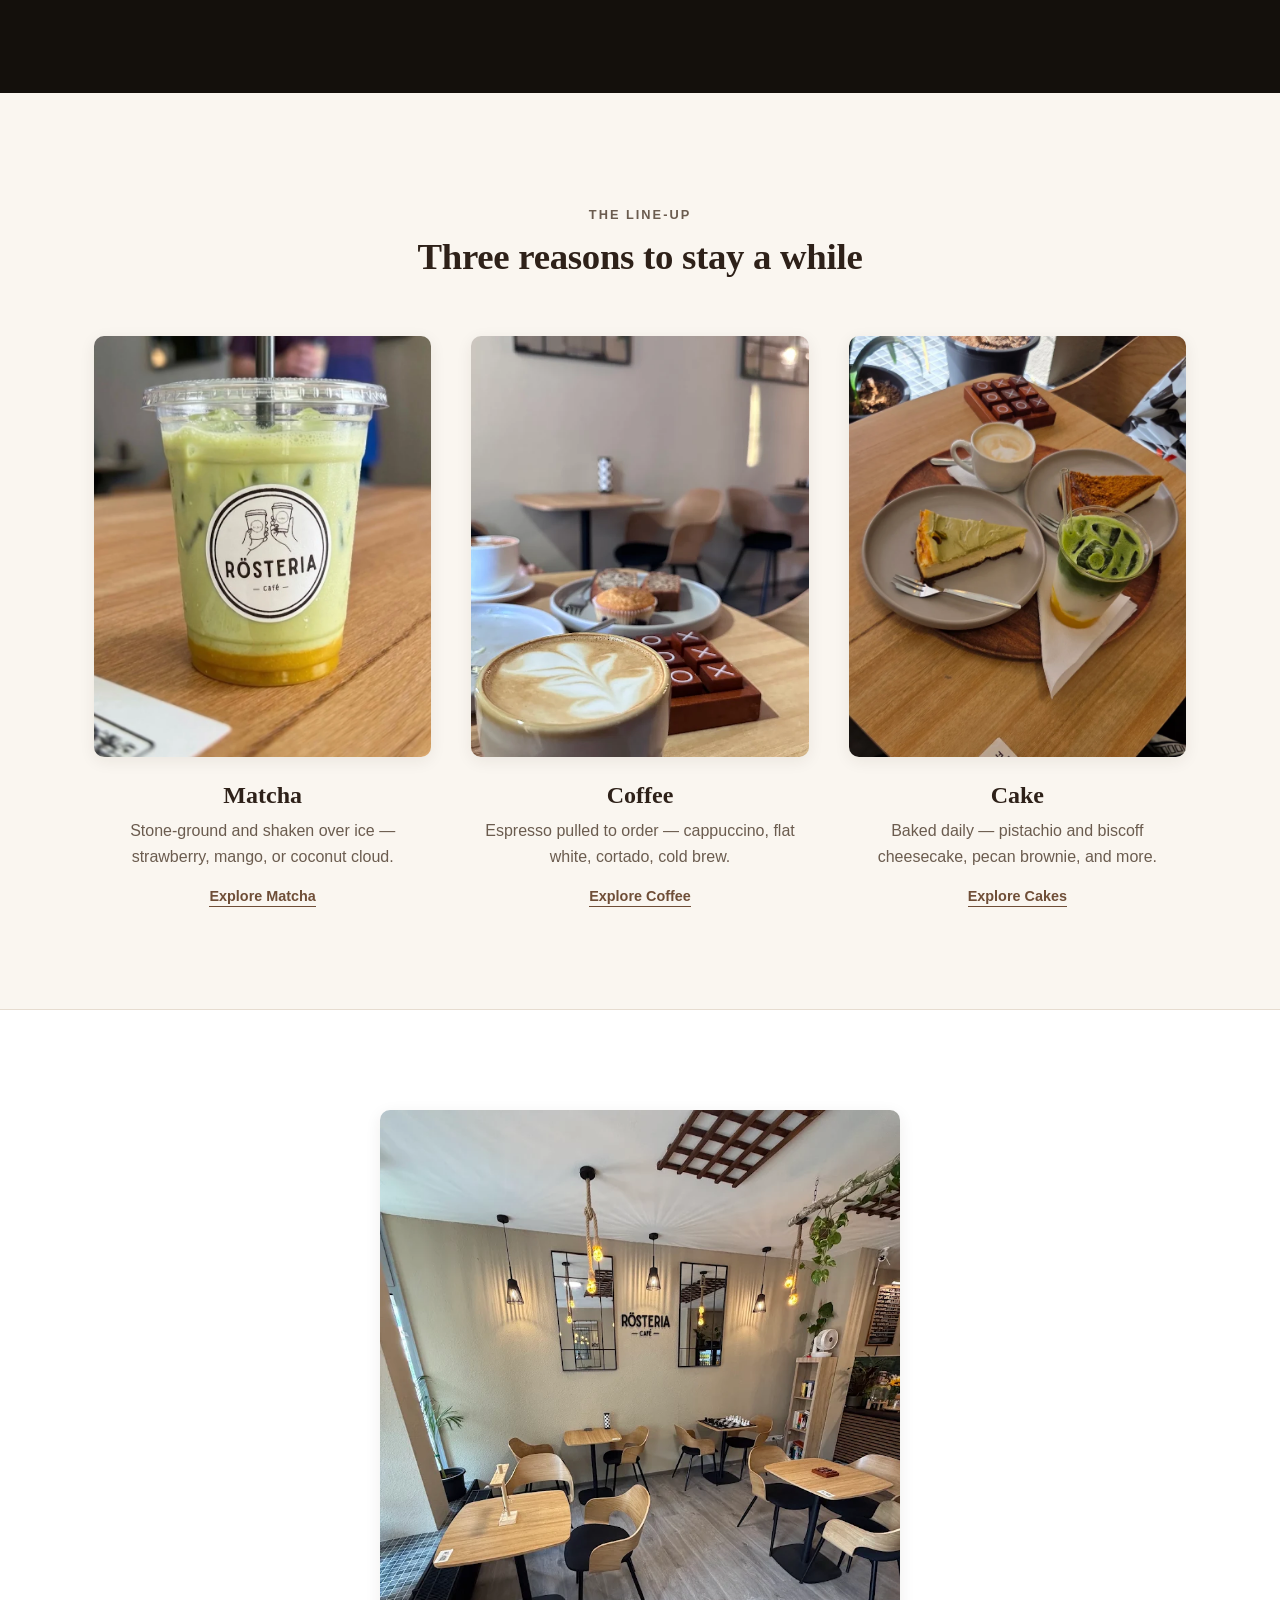
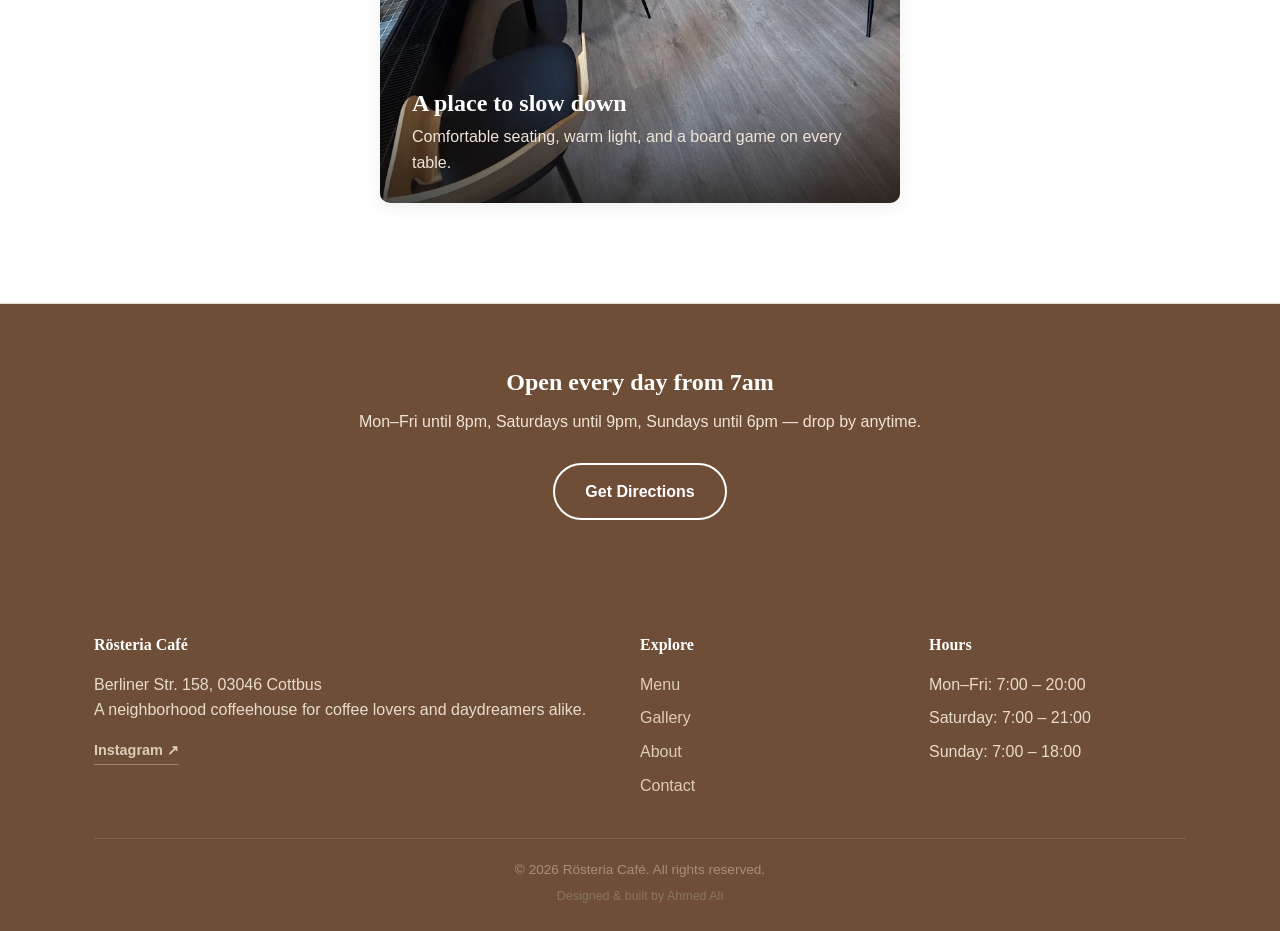
==== commit a1834b03: "Watermark added" ====
--- a/index.html
+++ b/index.html
@@ -138,6 +138,7 @@
       </div>
       <div class="footer-bottom">
         &copy; 2026 Rösteria Café. All rights reserved.
+        <span class="footer-credit">Designed &amp; built by Ahmed Ali</span>
       </div>
     </div>
   </footer>
--- a/css/style.css
+++ b/css/style.css
@@ -792,6 +792,13 @@
   text-align: center;
   font-size: 0.85rem;
   color: #a4907a;
+}
+
+.footer-credit {
+  display: block;
+  margin-top: 6px;
+  font-size: 0.78rem;
+  color: #8a765f;
 }
 
 /* ===== Responsive ===== */
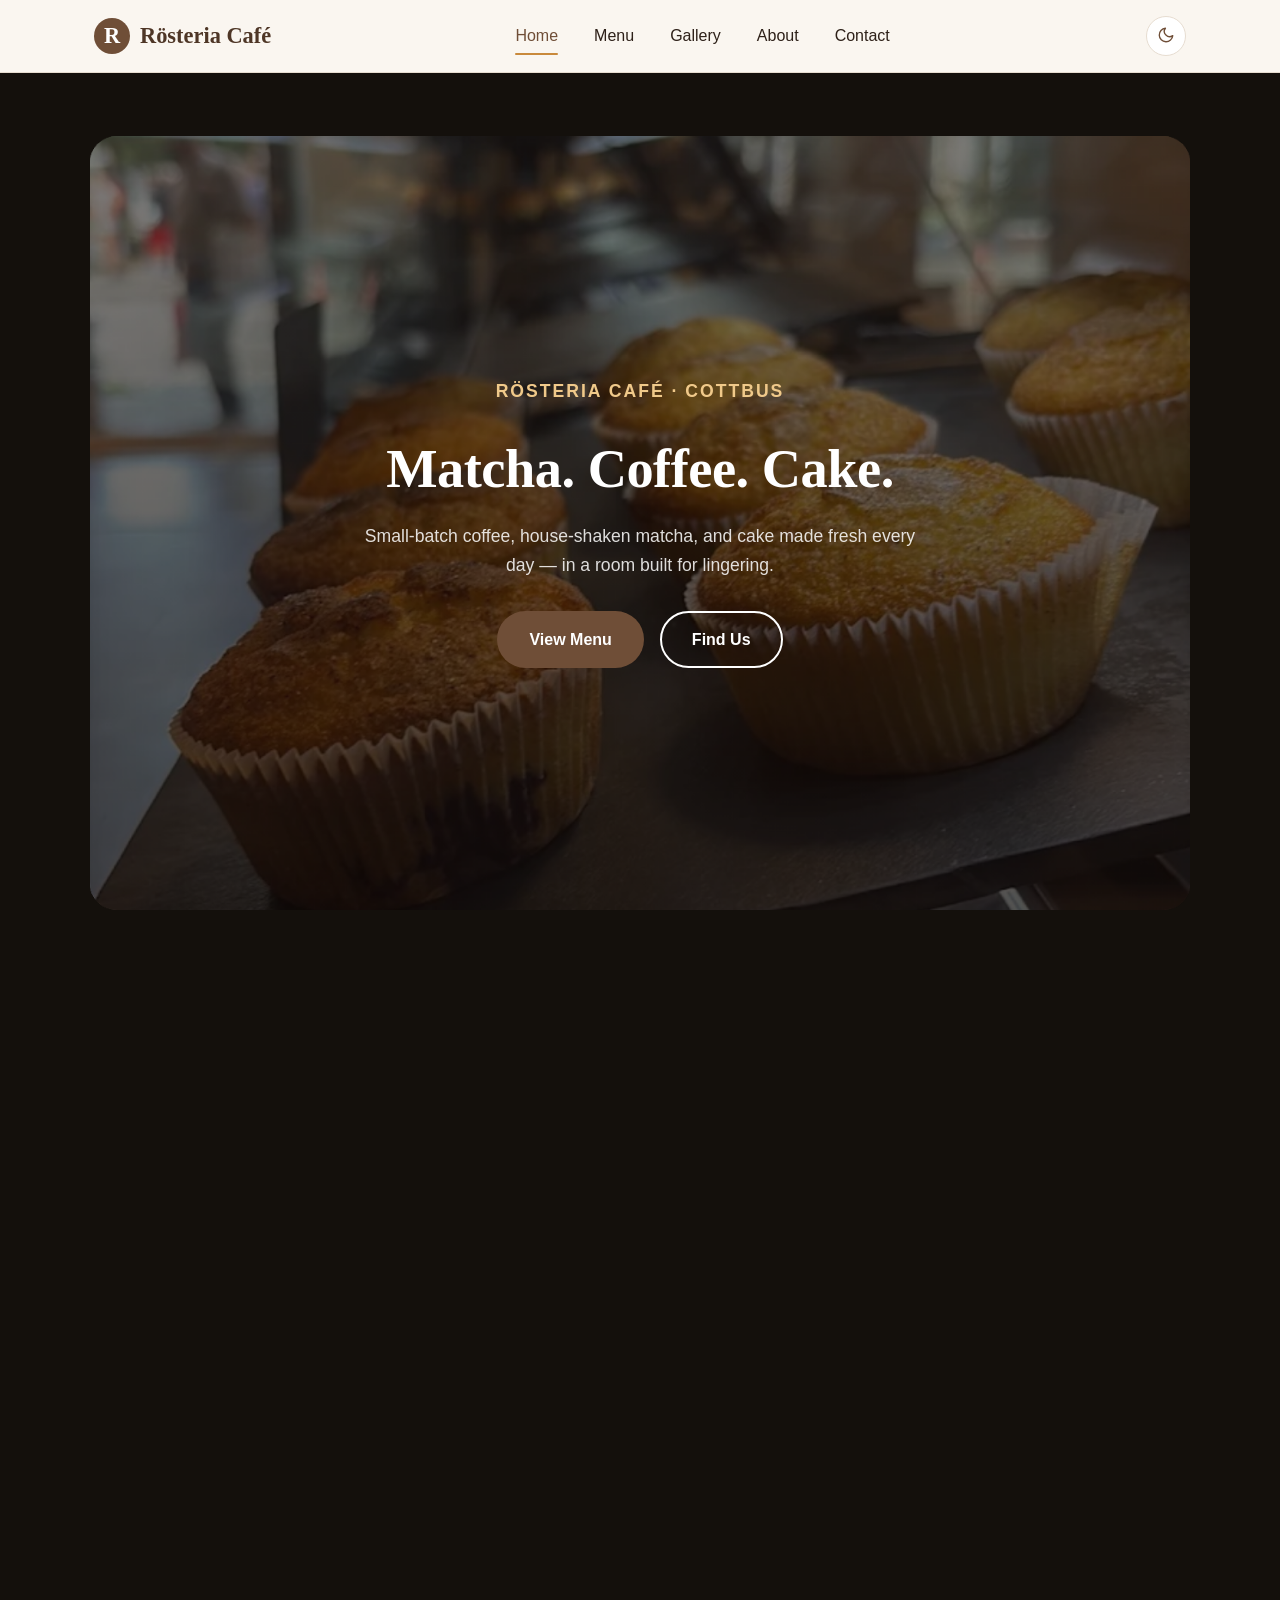
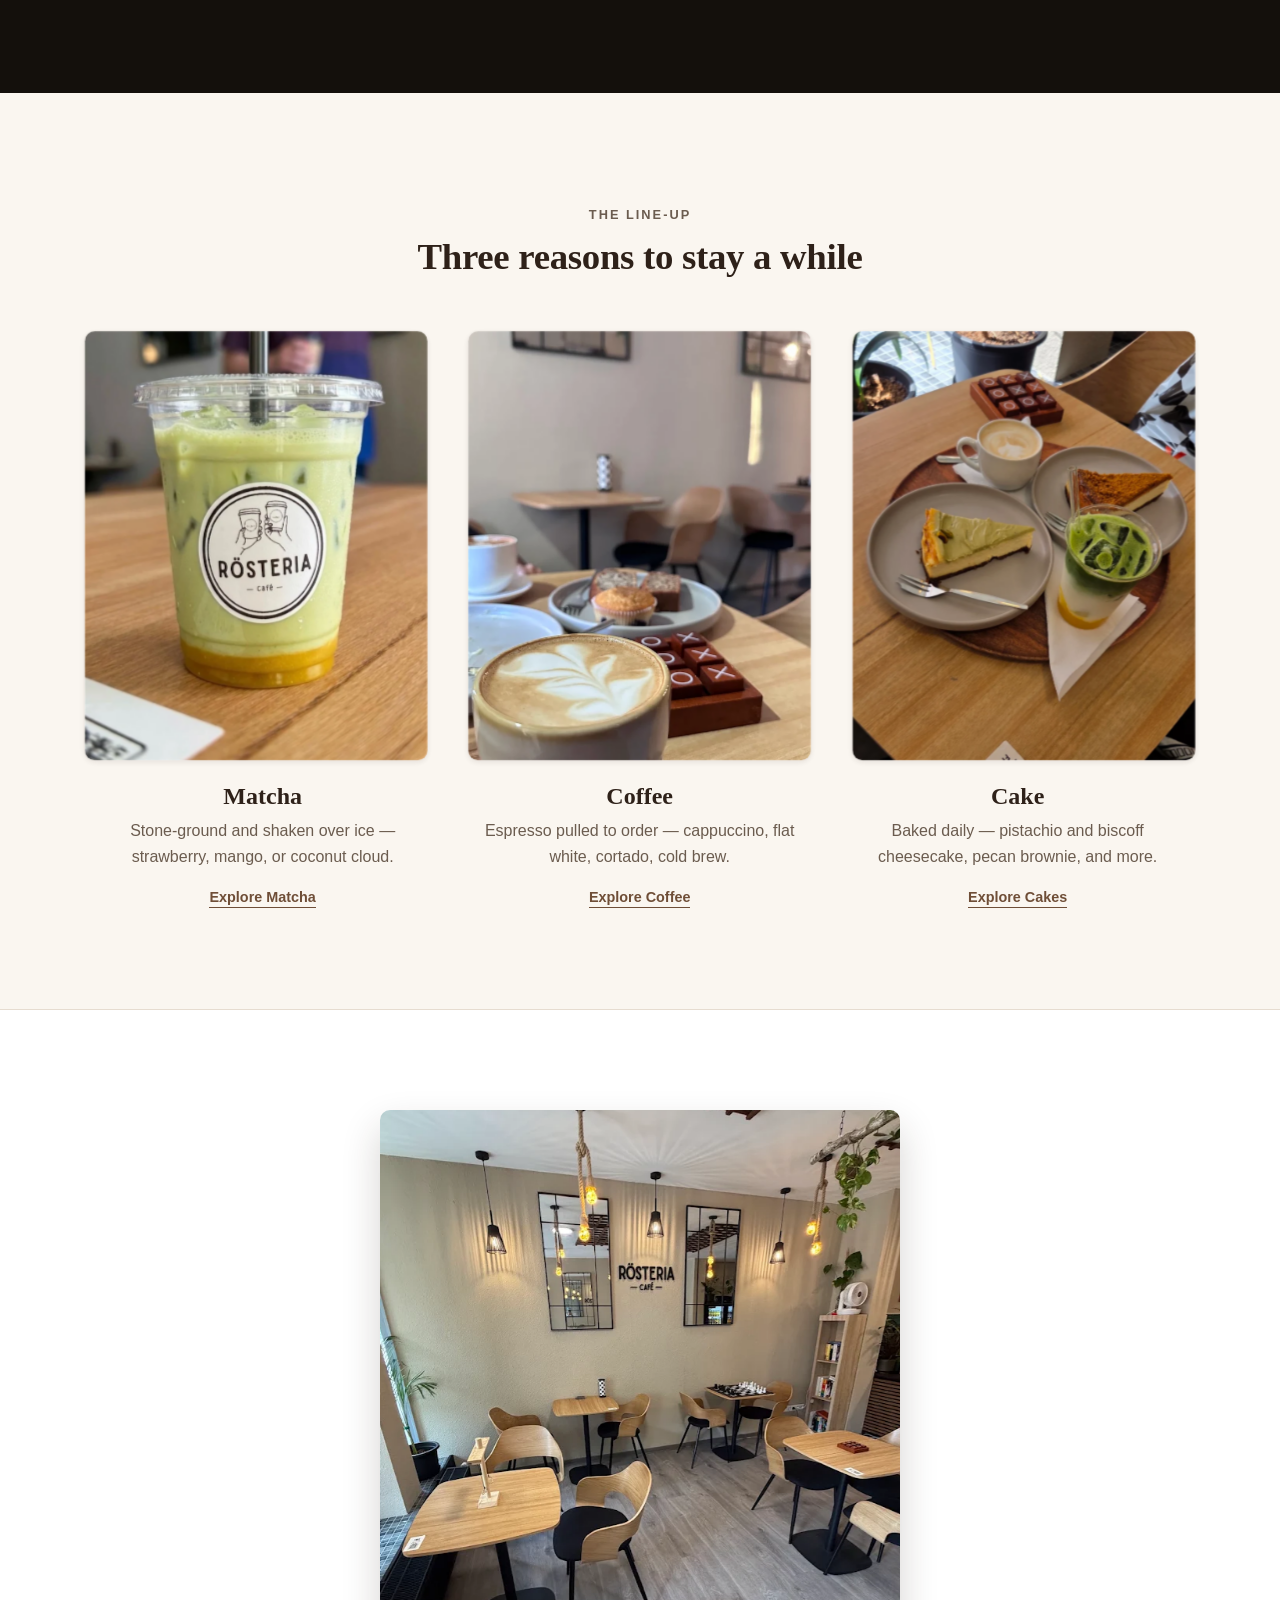
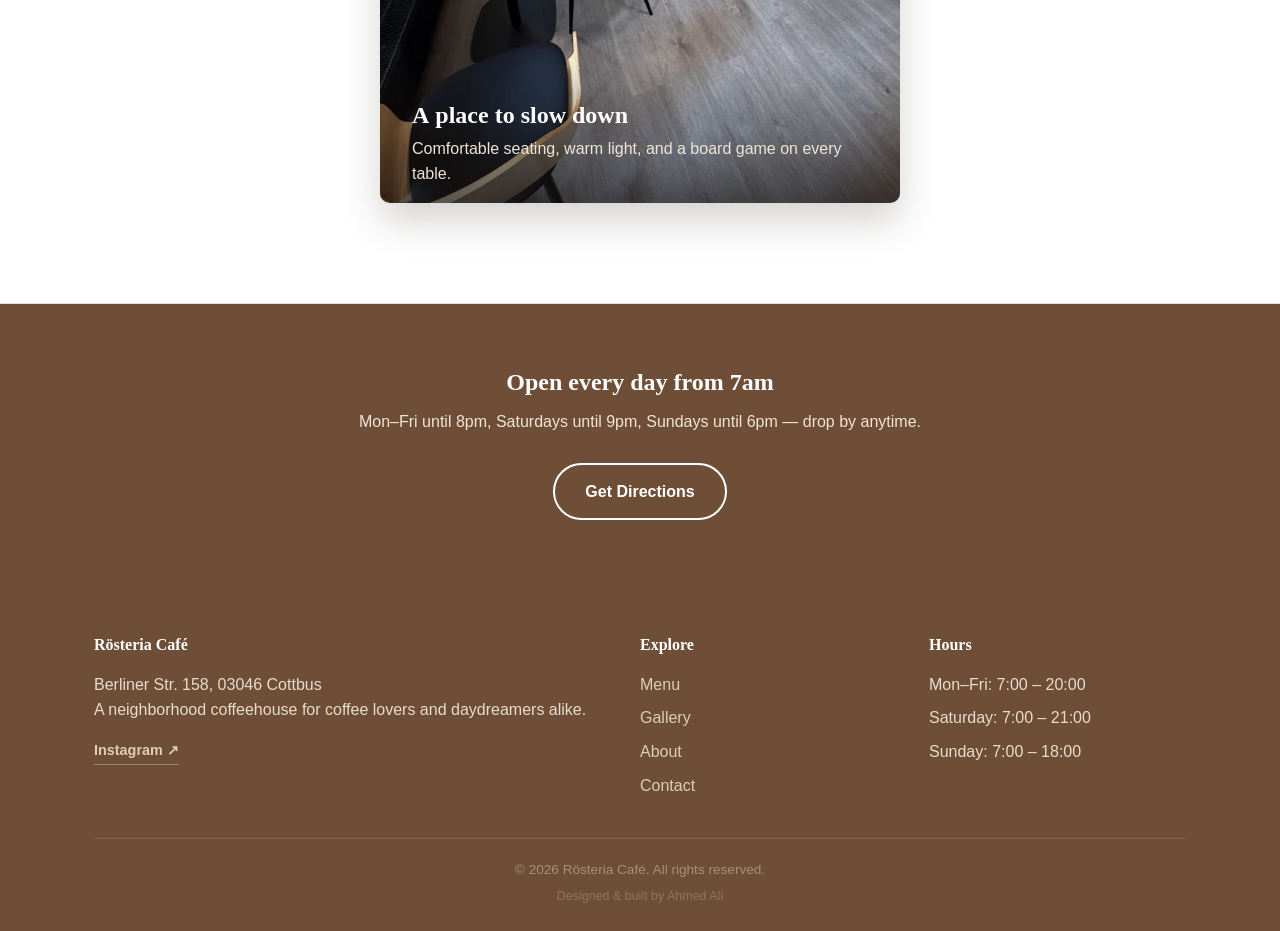
==== commit 6b3dade8: "Animations added" ====
--- a/index.html
+++ b/index.html
@@ -32,8 +32,8 @@
         <li><a href="contact.html">Contact</a></li>
       </ul>
       <button class="theme-toggle" id="theme-toggle" aria-label="Toggle dark mode">
-        <span class="icon-light">&#127769;</span>
-        <span class="icon-dark">&#9728;&#65039;</span>
+        <span class="icon-light" aria-hidden="true"><svg viewBox="0 0 24 24" fill="none" stroke="currentColor" stroke-width="1.8" stroke-linecap="round" stroke-linejoin="round"><path d="M21 12.79A9 9 0 1 1 11.21 3 7 7 0 0 0 21 12.79Z"/></svg></span>
+        <span class="icon-dark" aria-hidden="true"><svg viewBox="0 0 24 24" fill="none" stroke="currentColor" stroke-width="1.8" stroke-linecap="round" stroke-linejoin="round"><circle cx="12" cy="12" r="4"/><path d="M12 2v2M12 20v2M4.93 4.93l1.41 1.41M17.66 17.66l1.41 1.41M2 12h2M20 12h2M4.93 19.07l1.41-1.41M17.66 6.34l1.41-1.41"/></svg></span>
       </button>
       <button class="nav-toggle" aria-label="Toggle navigation">
         <span></span><span></span><span></span>
@@ -95,22 +95,22 @@
       <div class="lifestyle-photo">
         <img src="images/pakora-iced-drinks-table.webp" alt="Cozy seating area at Rösteria Café with board games on the tables">
         <div class="lifestyle-caption">
-          <h2>A place to slow down</h2>
+          <h2 data-stagger>A place to slow down</h2>
           <p>Comfortable seating, warm light, and a board game on every table.</p>
         </div>
       </div>
     </div>
   </section>
 
-  <section class="cta reveal">
+  <section class="cta reveal reveal-3d">
     <div class="container">
-      <h2>Open every day from 7am</h2>
+      <h2 data-stagger>Open every day from 7am</h2>
       <p>Mon–Fri until 8pm, Saturdays until 9pm, Sundays until 6pm — drop by anytime.</p>
       <a href="contact.html" class="btn btn-outline">Get Directions</a>
     </div>
   </section>
 
-  <footer class="site-footer">
+  <footer class="site-footer reveal">
     <div class="container">
       <div class="footer-grid">
         <div>
--- a/css/style.css
+++ b/css/style.css
@@ -16,6 +16,12 @@
   --max-width: 1140px;
   --font-heading: Georgia, 'Times New Roman', serif;
   --font-body: 'Segoe UI', Tahoma, Geneva, Verdana, sans-serif;
+
+  /* Dimensional elevation scale — shared depth language for the 3D-styled elements */
+  --elevation-1: 0 2px 6px rgba(46, 33, 25, 0.10);
+  --elevation-2: 0 8px 20px rgba(46, 33, 25, 0.14);
+  --elevation-3: 0 18px 38px rgba(46, 33, 25, 0.20);
+  --elevation-4: 0 30px 60px rgba(46, 33, 25, 0.26);
 }
 
 :root[data-theme="dark"] {
@@ -31,6 +37,10 @@
   --hero-gradient-start: #2a2019;
   --header-bg: rgba(28, 21, 16, 0.92);
   --shadow: 0 4px 20px rgba(0, 0, 0, 0.5);
+  --elevation-1: 0 2px 8px rgba(0, 0, 0, 0.35);
+  --elevation-2: 0 10px 24px rgba(0, 0, 0, 0.4);
+  --elevation-3: 0 20px 44px rgba(0, 0, 0, 0.5);
+  --elevation-4: 0 32px 68px rgba(0, 0, 0, 0.6);
 }
 
 * { box-sizing: border-box; margin: 0; padding: 0; }
@@ -153,6 +163,23 @@
   align-items: center;
   justify-content: center;
   font-family: var(--font-heading);
+  animation: brand-pop 0.7s cubic-bezier(0.34, 1.56, 0.64, 1) backwards;
+  transition: transform 0.35s cubic-bezier(0.34, 1.56, 0.64, 1), box-shadow 0.35s ease;
+}
+
+.brand:hover .brand-mark {
+  transform: rotate(-10deg) scale(1.12);
+  box-shadow: var(--elevation-2);
+}
+
+@keyframes brand-pop {
+  0% { opacity: 0; transform: scale(0.4) rotate(-20deg); }
+  60% { opacity: 1; transform: scale(1.1) rotate(6deg); }
+  100% { opacity: 1; transform: scale(1) rotate(0deg); }
+}
+
+@media (prefers-reduced-motion: reduce) {
+  .brand-mark { animation: none; }
 }
 
 .nav-links {
@@ -161,18 +188,58 @@
   list-style: none;
 }
 
+.nav-links li {
+  animation: nav-drop 0.5s cubic-bezier(0.22, 1, 0.36, 1) backwards;
+}
+
+.nav-links li:nth-child(1) { animation-delay: 0.05s; }
+.nav-links li:nth-child(2) { animation-delay: 0.12s; }
+.nav-links li:nth-child(3) { animation-delay: 0.19s; }
+.nav-links li:nth-child(4) { animation-delay: 0.26s; }
+.nav-links li:nth-child(5) { animation-delay: 0.33s; }
+
+@keyframes nav-drop {
+  from { opacity: 0; transform: translateY(-10px); }
+  to { opacity: 1; transform: translateY(0); }
+}
+
 .nav-links a {
+  position: relative;
+  display: inline-block;
   font-weight: 500;
   color: var(--color-text);
   padding: 6px 2px;
-  border-bottom: 2px solid transparent;
-  transition: border-color 0.15s ease, color 0.15s ease;
+  transition: color 0.2s ease, transform 0.2s ease;
+}
+
+.nav-links a::after {
+  content: '';
+  position: absolute;
+  left: 2px;
+  right: 2px;
+  bottom: 0;
+  height: 2px;
+  background: var(--color-accent);
+  border-radius: 2px;
+  transform: scaleX(0);
+  transform-origin: left;
+  transition: transform 0.3s cubic-bezier(0.22, 1, 0.36, 1);
 }
 
 .nav-links a:hover,
 .nav-links a.active {
   color: var(--color-primary);
-  border-bottom-color: var(--color-accent);
+}
+
+.nav-links a:hover { transform: translateY(-1px); }
+
+.nav-links a:hover::after,
+.nav-links a.active::after {
+  transform: scaleX(1);
+}
+
+@media (prefers-reduced-motion: reduce) {
+  .nav-links li { animation: none; }
 }
 
 .nav-toggle {
@@ -200,13 +267,19 @@
   border-radius: 50%;
   border: 1px solid var(--color-border);
   background: var(--color-surface);
+  color: var(--color-primary);
   cursor: pointer;
-  font-size: 1.1rem;
   margin-left: 12px;
-  transition: transform 0.2s ease, border-color 0.2s ease;
-}
-
-.theme-toggle:hover { transform: rotate(20deg); border-color: var(--color-accent); }
+  transition: transform 0.2s ease, border-color 0.2s ease, box-shadow 0.2s ease;
+}
+
+.theme-toggle:hover {
+  transform: rotate(20deg);
+  border-color: var(--color-accent);
+  box-shadow: var(--elevation-1);
+}
+
+.theme-toggle svg { width: 18px; height: 18px; }
 
 .theme-toggle .icon-dark { display: none; }
 :root[data-theme="dark"] .theme-toggle .icon-light { display: none; }
@@ -222,6 +295,18 @@
 .reveal.is-visible {
   opacity: 1;
   transform: translateY(0);
+}
+
+/* ===== Dimensional entrance (deeper lift + elevation for standout blocks) ===== */
+.reveal.reveal-3d {
+  transform: translateY(28px) scale(0.97);
+  box-shadow: none;
+  transition: opacity 0.6s ease, transform 0.6s cubic-bezier(0.22, 1, 0.36, 1), box-shadow 0.6s ease;
+}
+
+.reveal.reveal-3d.is-visible {
+  transform: translateY(0) scale(1);
+  box-shadow: var(--elevation-3);
 }
 
 /* ===== Staggered word reveal ===== */
@@ -295,6 +380,7 @@
   overflow: hidden;
   background: #14100c;
   text-align: center;
+  perspective: 1200px;
 }
 
 .hero-media-scale {
@@ -337,6 +423,38 @@
   position: relative;
   z-index: 2;
   padding: 100px 24px;
+  transform-style: preserve-3d;
+  transition: transform 0.3s ease-out;
+  will-change: transform;
+}
+
+.hero-content .eyebrow,
+.hero-content > p:not(.eyebrow),
+.hero-content .hero-actions {
+  opacity: 0;
+  transform: translateY(18px);
+  transition: opacity 0.7s ease, transform 0.7s cubic-bezier(0.22, 1, 0.36, 1);
+}
+
+.hero-content.is-loaded .eyebrow { transition-delay: 0.05s; }
+.hero-content.is-loaded > p:not(.eyebrow) { transition-delay: 0.55s; }
+.hero-content.is-loaded .hero-actions { transition-delay: 0.75s; }
+
+.hero-content.is-loaded .eyebrow,
+.hero-content.is-loaded > p:not(.eyebrow),
+.hero-content.is-loaded .hero-actions {
+  opacity: 1;
+  transform: translateY(0);
+}
+
+@media (prefers-reduced-motion: reduce) {
+  .hero-content .eyebrow,
+  .hero-content > p:not(.eyebrow),
+  .hero-content .hero-actions {
+    opacity: 1;
+    transform: none;
+    transition: none;
+  }
 }
 
 .hero-content .eyebrow { color: #f0c98a; }
@@ -361,27 +479,34 @@
   gap: 40px;
 }
 
+.pillars {
+  perspective: 1200px;
+}
+
 .pillar {
   text-align: center;
-}
-
-.pillars .pillar:nth-child(1) { transition-delay: 0ms; }
-.pillars .pillar:nth-child(2) { transition-delay: 140ms; }
-.pillars .pillar:nth-child(3) { transition-delay: 280ms; }
+  transform-style: preserve-3d;
+  transition: opacity 0.6s ease, transform 0.4s cubic-bezier(0.22, 1, 0.36, 1);
+  will-change: transform;
+}
 
 .pillar-photo {
   width: 100%;
   aspect-ratio: 4 / 5;
   object-fit: cover;
   border-radius: var(--radius);
-  box-shadow: var(--shadow);
+  box-shadow: var(--elevation-1);
   margin-bottom: 24px;
-  transition: transform 0.3s ease, box-shadow 0.3s ease;
+  transition: box-shadow 0.3s ease;
+  transform: translateZ(20px);
 }
 
 .pillar:hover .pillar-photo {
-  transform: translateY(-6px) scale(1.02);
-  box-shadow: 0 10px 28px rgba(46, 33, 25, 0.18);
+  box-shadow: var(--elevation-3);
+}
+
+@media (prefers-reduced-motion: reduce) {
+  .pillar { transition: opacity 0.6s ease, transform 0.6s ease; }
 }
 
 .pillar h3 {
@@ -409,13 +534,15 @@
   margin: 0 auto;
   border-radius: var(--radius);
   overflow: hidden;
-  box-shadow: var(--shadow);
+  box-shadow: var(--elevation-3);
 }
 
 .lifestyle-photo img {
   width: 100%;
   aspect-ratio: 3 / 4;
   object-fit: cover;
+  transform: scale(1.15);
+  will-change: transform;
 }
 
 .lifestyle-caption {
@@ -426,6 +553,11 @@
   padding: 40px 32px 28px;
   background: linear-gradient(0deg, rgba(20, 14, 10, 0.75) 0%, rgba(20, 14, 10, 0) 100%);
   color: #fff;
+  will-change: transform;
+}
+
+@media (prefers-reduced-motion: reduce) {
+  .lifestyle-photo img { transform: none; }
 }
 
 .lifestyle-caption h2 { color: #fff; margin-bottom: 6px; }
@@ -443,12 +575,12 @@
   height: 220px;
   object-fit: cover;
   border-radius: var(--radius);
-  box-shadow: var(--shadow);
-  transition: transform 0.2s ease;
+  box-shadow: var(--elevation-1);
+  transition: transform 0.35s cubic-bezier(0.22, 1, 0.36, 1), box-shadow 0.3s ease;
 }
 
 .gallery-strip a { display: block; overflow: hidden; border-radius: var(--radius); }
-.gallery-strip a:hover img { transform: scale(1.05); }
+.gallery-strip a:hover img { transform: scale(1.06); box-shadow: var(--elevation-3); }
 
 /* ===== Full gallery grid (gallery.html) ===== */
 .gallery-grid {
@@ -461,17 +593,22 @@
   margin: 0 0 16px;
   border-radius: var(--radius);
   overflow: hidden;
-  box-shadow: var(--shadow);
+  box-shadow: var(--elevation-1);
   cursor: pointer;
+  transition: opacity 0.6s ease, transform 0.5s cubic-bezier(0.22, 1, 0.36, 1), box-shadow 0.3s ease;
+}
+
+.gallery-grid figure:hover {
+  box-shadow: var(--elevation-3);
 }
 
 .gallery-grid img {
   width: 100%;
   display: block;
-  transition: transform 0.2s ease;
-}
-
-.gallery-grid figure:hover img { transform: scale(1.05); }
+  transition: transform 0.4s cubic-bezier(0.22, 1, 0.36, 1);
+}
+
+.gallery-grid figure:hover img { transform: scale(1.06); }
 
 .lightbox {
   position: fixed;
@@ -513,8 +650,14 @@
   aspect-ratio: 4 / 5;
   object-fit: cover;
   border-radius: var(--radius);
-  box-shadow: var(--shadow);
+  box-shadow: var(--elevation-2);
   margin: 0 auto 24px;
+  transition: transform 0.4s cubic-bezier(0.22, 1, 0.36, 1), box-shadow 0.3s ease;
+}
+
+.menu-category-photo:hover {
+  transform: translateY(-6px);
+  box-shadow: var(--elevation-3);
 }
 
 .price-note {
@@ -530,6 +673,7 @@
   display: grid;
   grid-template-columns: repeat(3, 1fr);
   gap: 28px;
+  perspective: 1200px;
 }
 
 .card {
@@ -538,12 +682,32 @@
   border-radius: var(--radius);
   padding: 32px 24px;
   text-align: center;
-  box-shadow: var(--shadow);
-}
+  box-shadow: var(--elevation-1);
+  transform-style: preserve-3d;
+  transition: opacity 0.6s ease, transform 0.4s cubic-bezier(0.22, 1, 0.36, 1), box-shadow 0.3s ease;
+}
+
+.card:hover { box-shadow: var(--elevation-3); }
 
 .card .icon {
-  font-size: 2rem;
-  margin-bottom: 12px;
+  width: 52px;
+  height: 52px;
+  margin: 0 auto 16px;
+  display: flex;
+  align-items: center;
+  justify-content: center;
+  border-radius: 50%;
+  background: var(--color-bg);
+  color: var(--color-primary);
+  box-shadow: var(--elevation-1);
+  transition: transform 0.3s cubic-bezier(0.34, 1.56, 0.64, 1), box-shadow 0.3s ease;
+}
+
+.card .icon svg { width: 24px; height: 24px; }
+
+.card:hover .icon {
+  transform: scale(1.1) rotate(-6deg);
+  box-shadow: var(--elevation-2);
 }
 
 .card h3 {
@@ -638,7 +802,13 @@
 
 .about-grid img {
   border-radius: var(--radius);
-  box-shadow: var(--shadow);
+  box-shadow: var(--elevation-2);
+  transition: transform 0.4s cubic-bezier(0.22, 1, 0.36, 1), box-shadow 0.3s ease;
+}
+
+.about-grid img:hover {
+  transform: translateY(-6px);
+  box-shadow: var(--elevation-3);
 }
 
 .stats {
@@ -677,7 +847,24 @@
 }
 
 .info-list .icon {
-  font-size: 1.3rem;
+  flex-shrink: 0;
+  width: 38px;
+  height: 38px;
+  display: flex;
+  align-items: center;
+  justify-content: center;
+  border-radius: 50%;
+  background: var(--color-bg);
+  color: var(--color-primary);
+  transition: transform 0.3s cubic-bezier(0.34, 1.56, 0.64, 1), background-color 0.3s ease;
+}
+
+.info-list .icon svg { width: 18px; height: 18px; }
+
+.info-list li:hover .icon {
+  transform: scale(1.12) rotate(-8deg);
+  background: var(--color-accent);
+  color: #fff;
 }
 
 .info-list a:hover {
@@ -689,7 +876,7 @@
   border: 1px solid var(--color-border);
   border-radius: var(--radius);
   padding: 32px;
-  box-shadow: var(--shadow);
+  box-shadow: var(--elevation-2);
 }
 
 .form-group {
@@ -711,10 +898,12 @@
   font-family: inherit;
   font-size: 1rem;
   background: var(--color-bg);
+  transition: border-color 0.2s ease, box-shadow 0.2s ease;
 }
 
 input:focus, textarea:focus {
-  outline: none;
+  outline: 2px solid var(--color-accent);
+  outline-offset: 2px;
   border-color: var(--color-primary);
 }
 
@@ -728,7 +917,7 @@
 .map-embed {
   border-radius: var(--radius);
   overflow: hidden;
-  box-shadow: var(--shadow);
+  box-shadow: var(--elevation-2);
   margin-top: 24px;
   border: 1px solid var(--color-border);
 }
